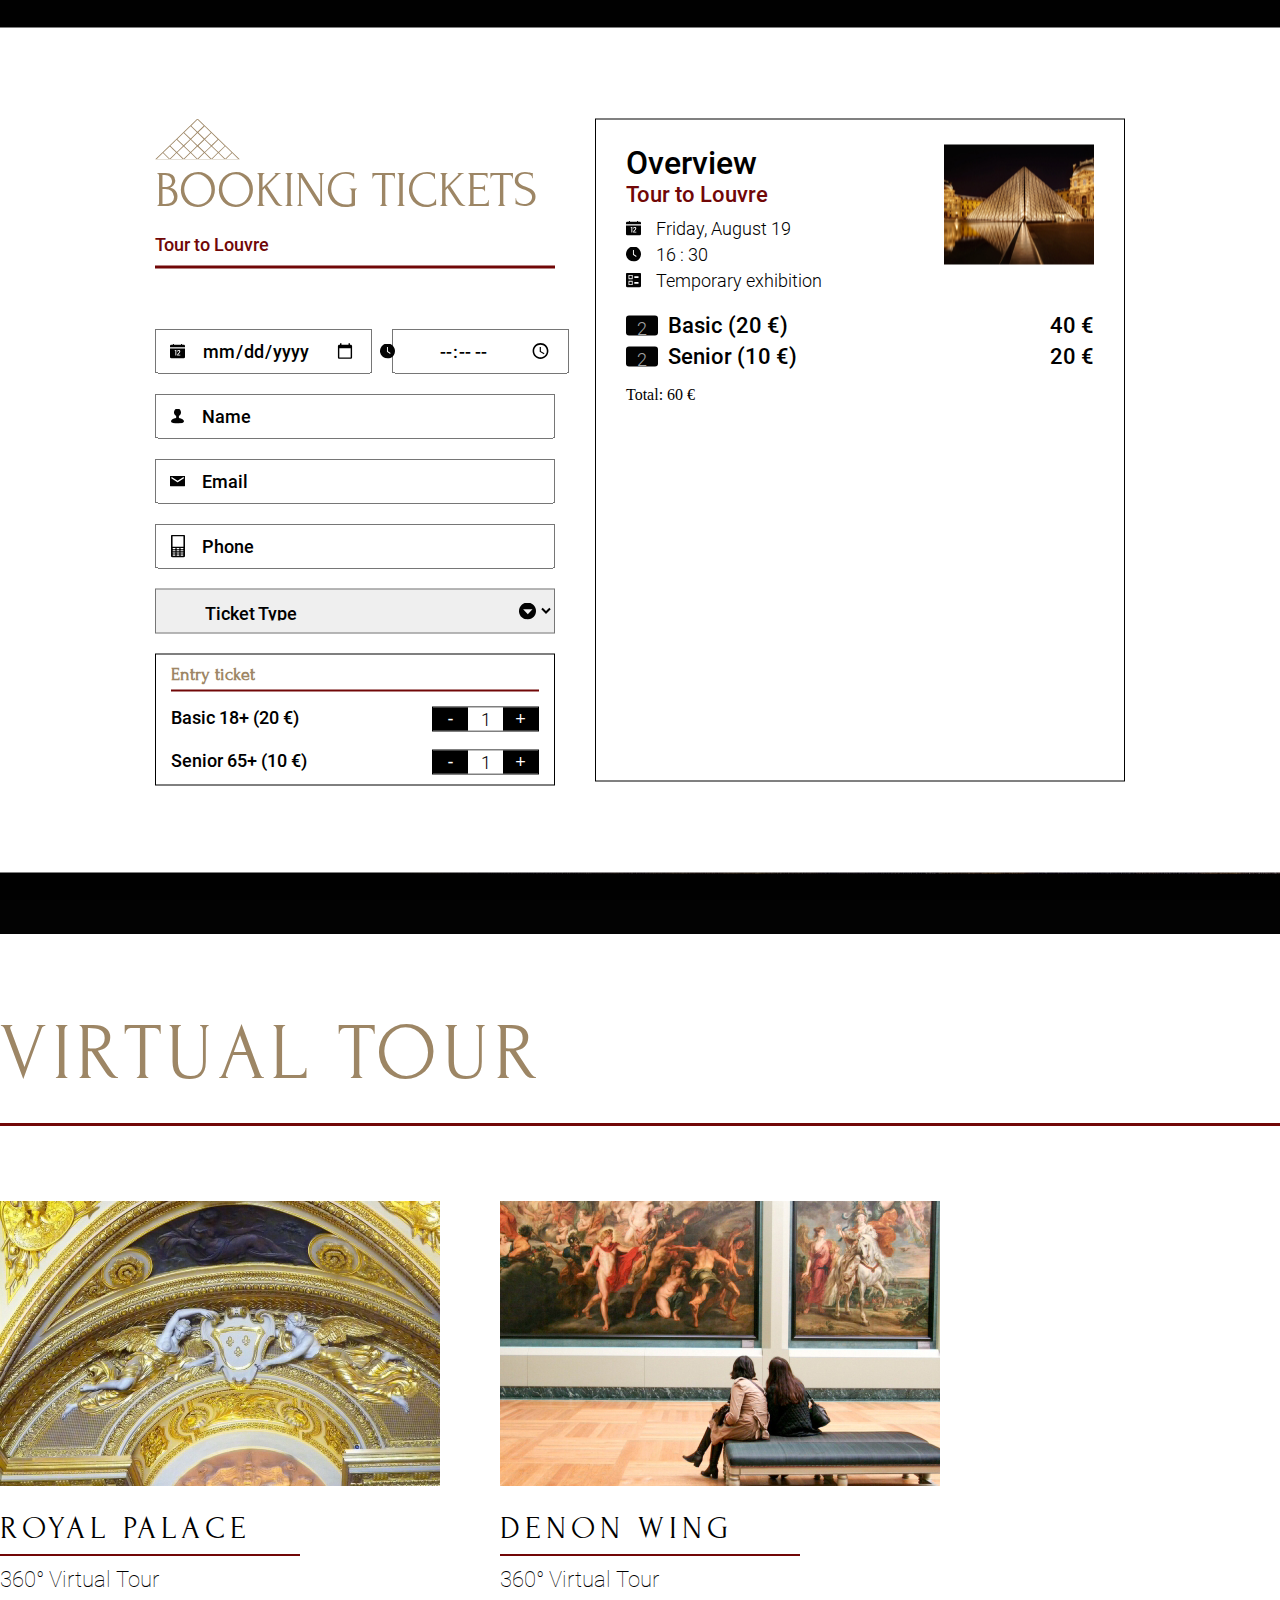
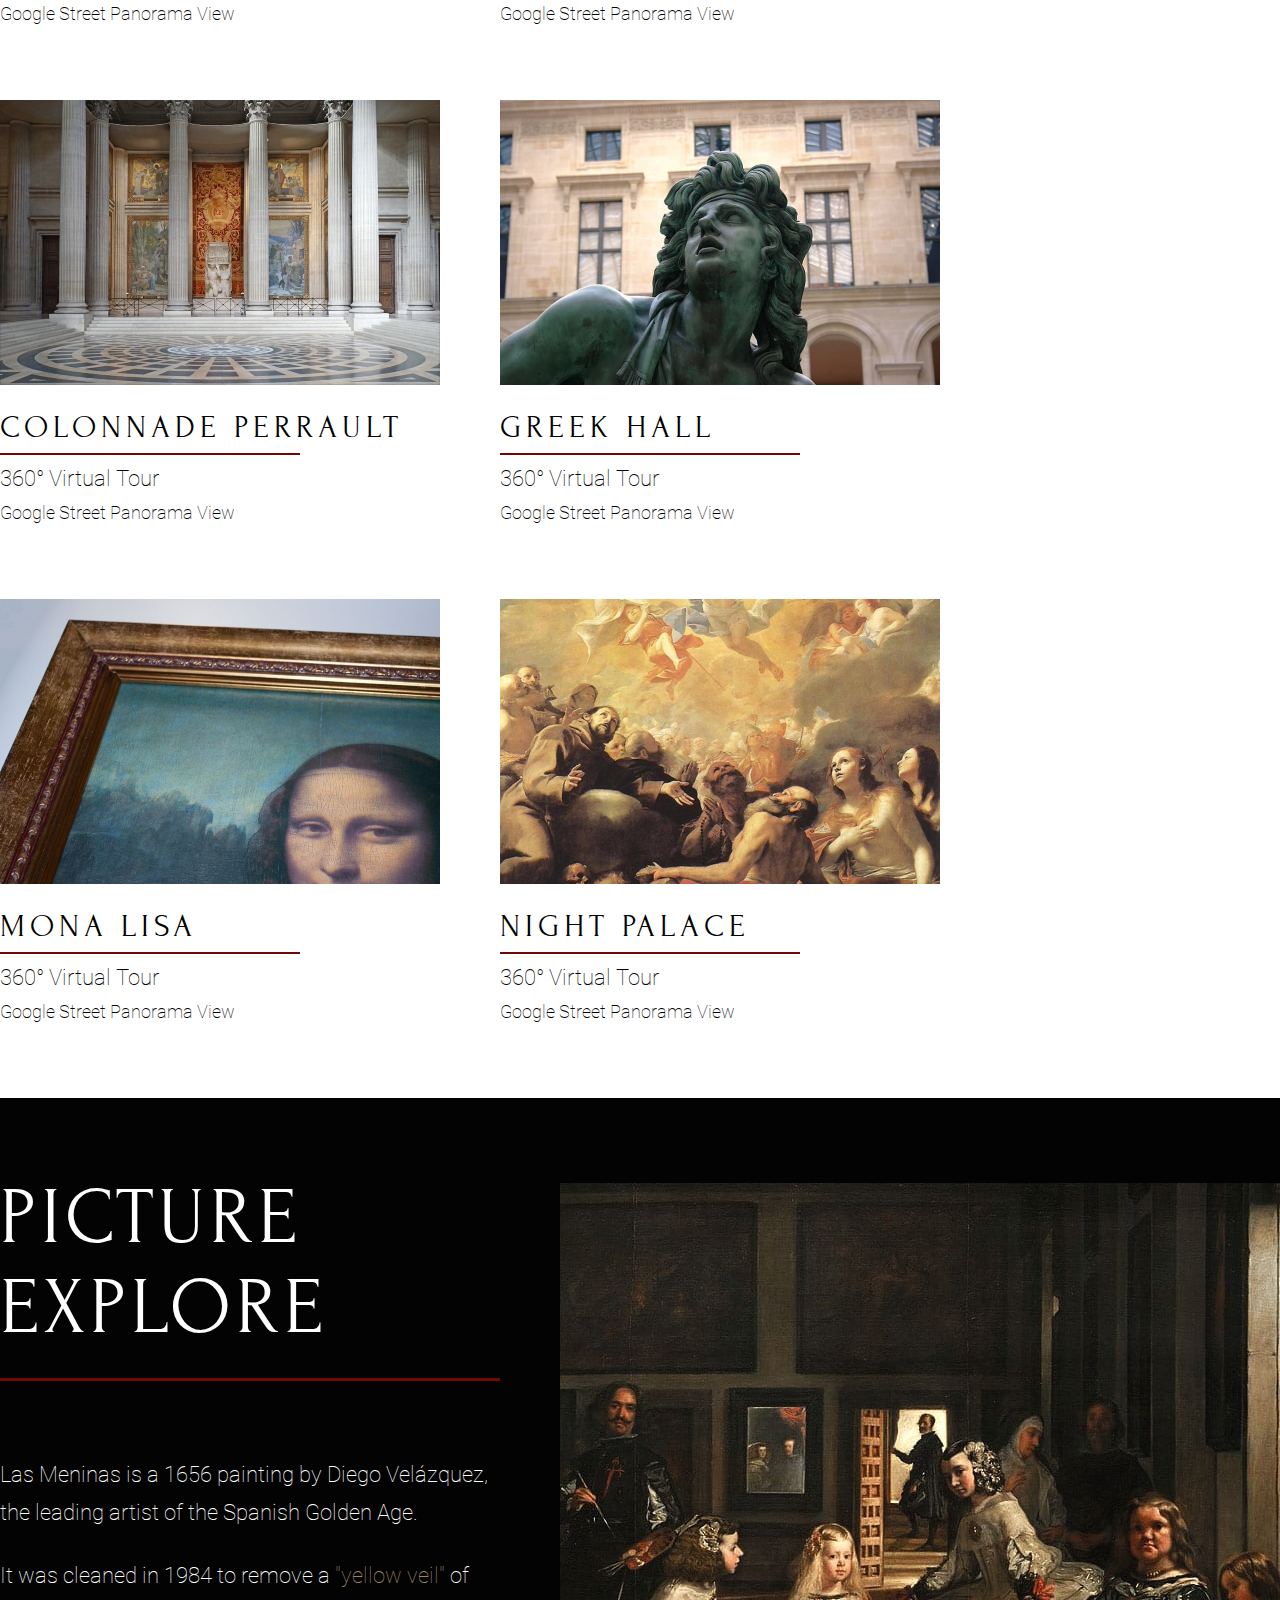
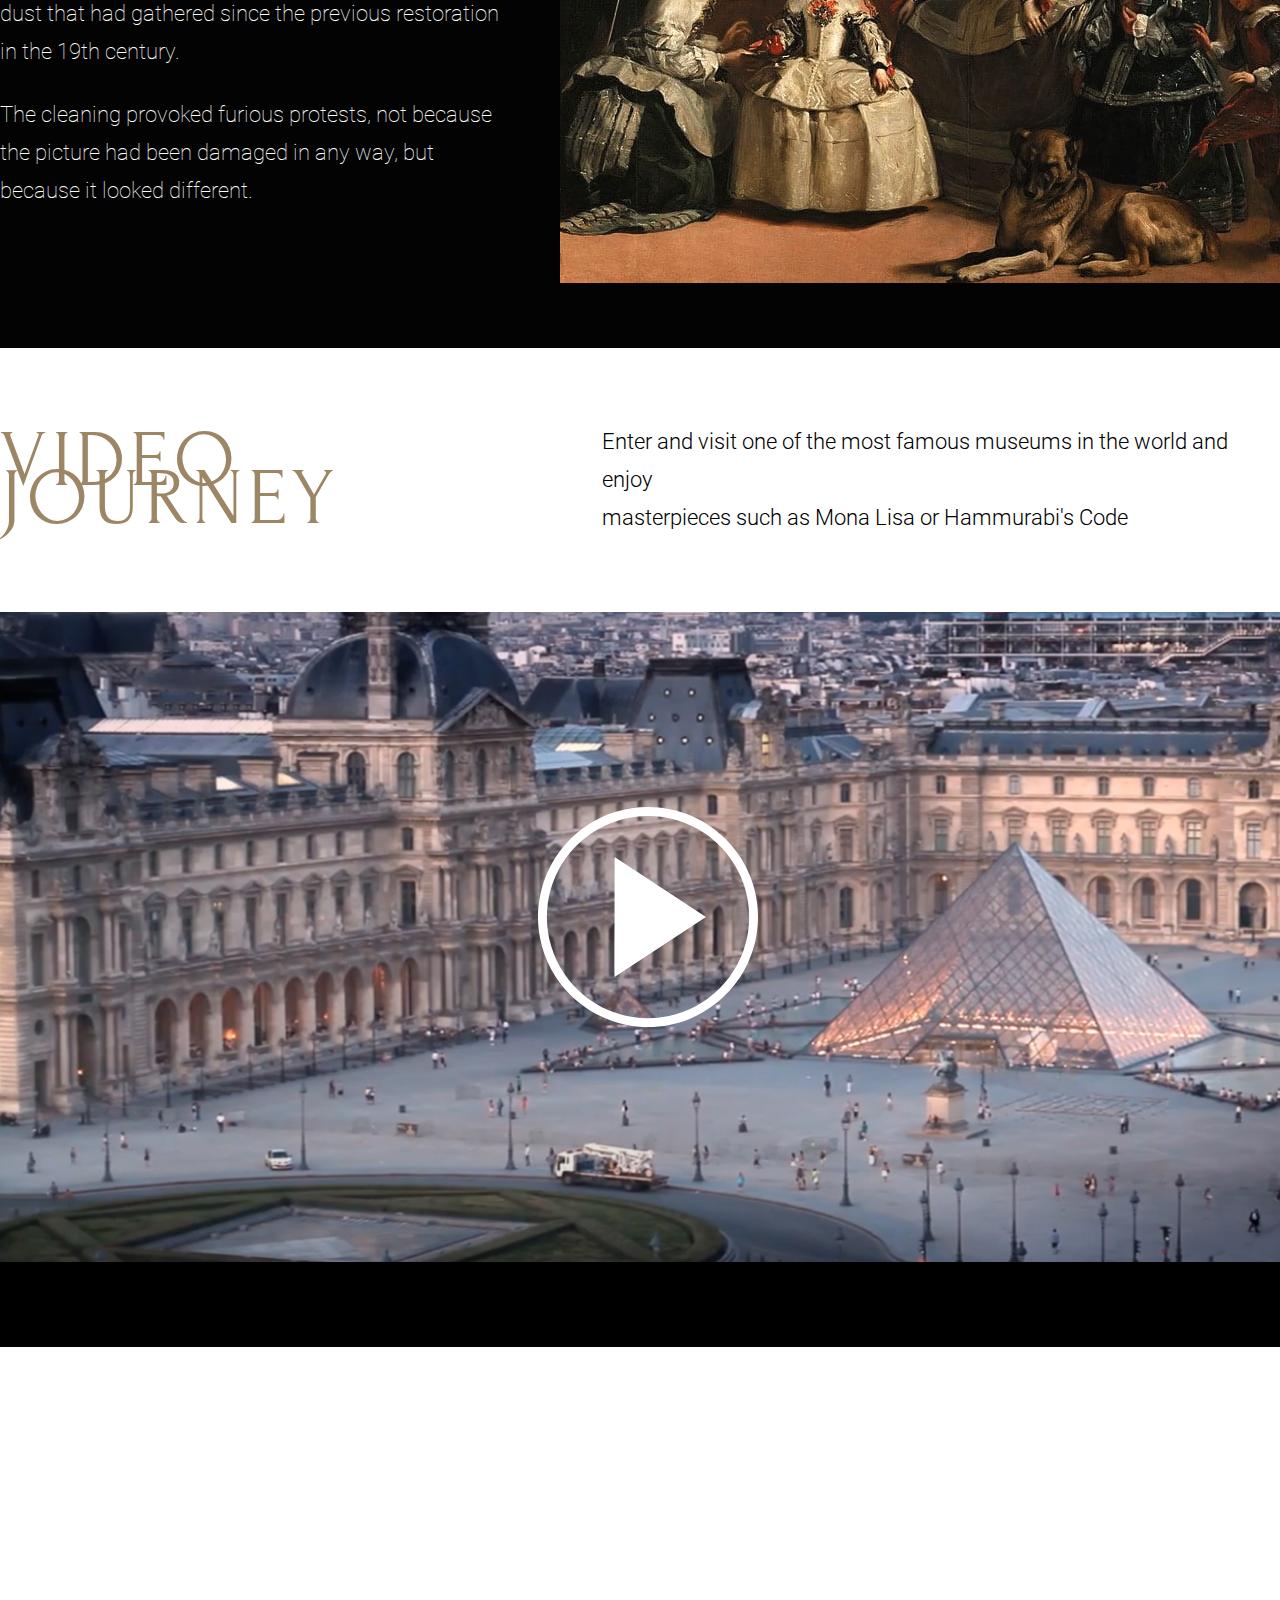
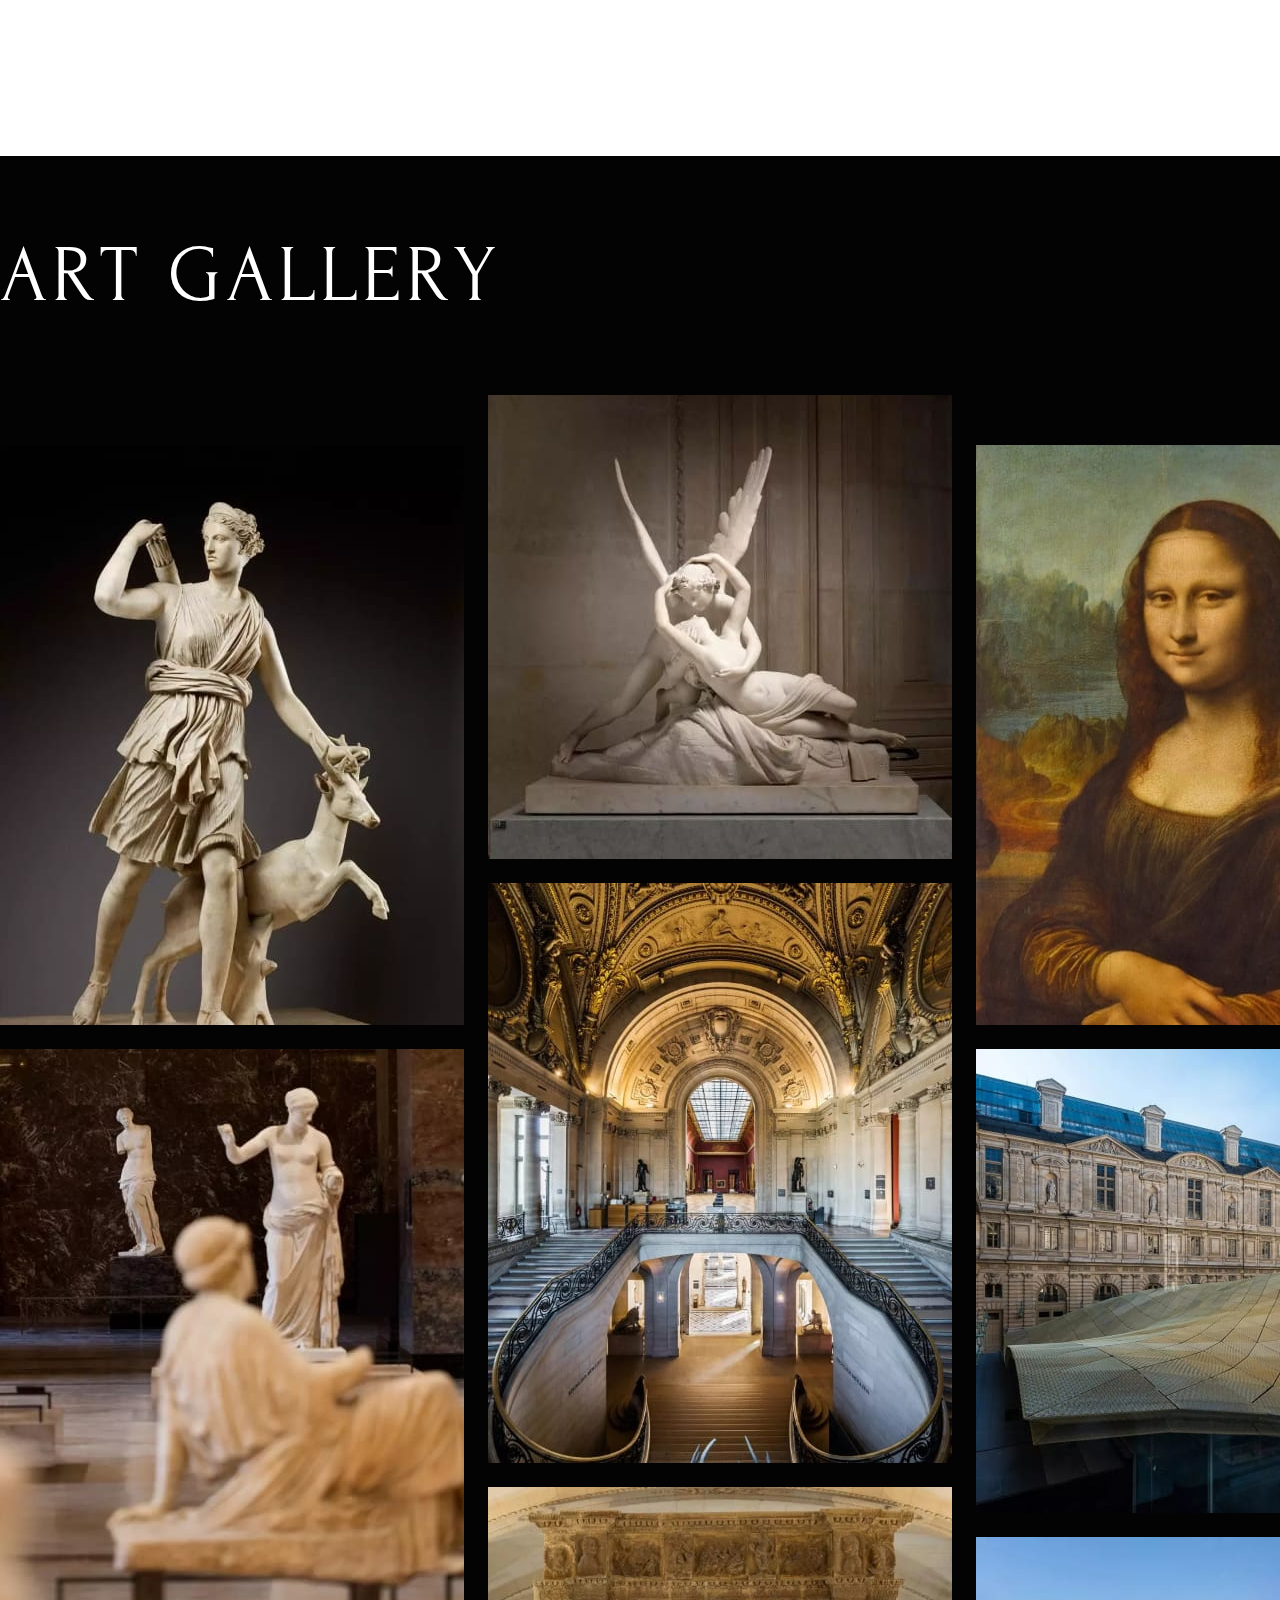
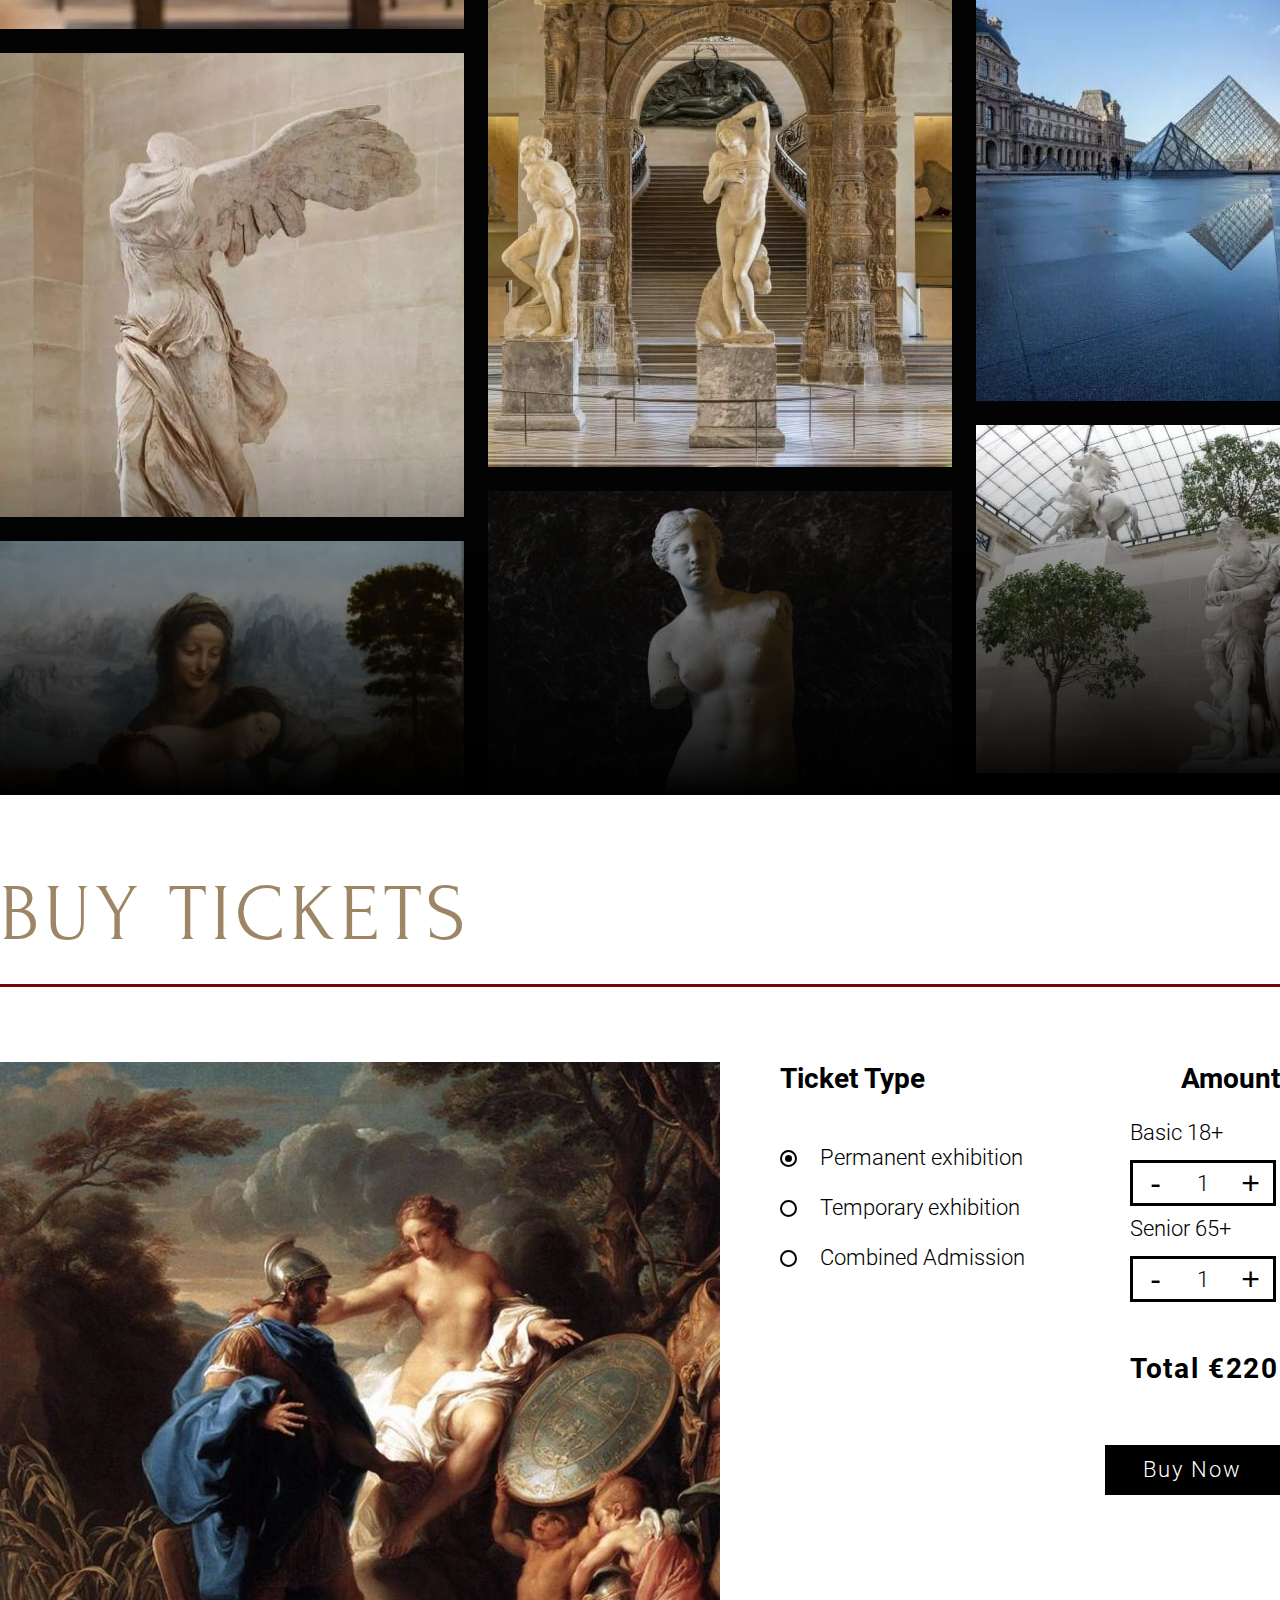
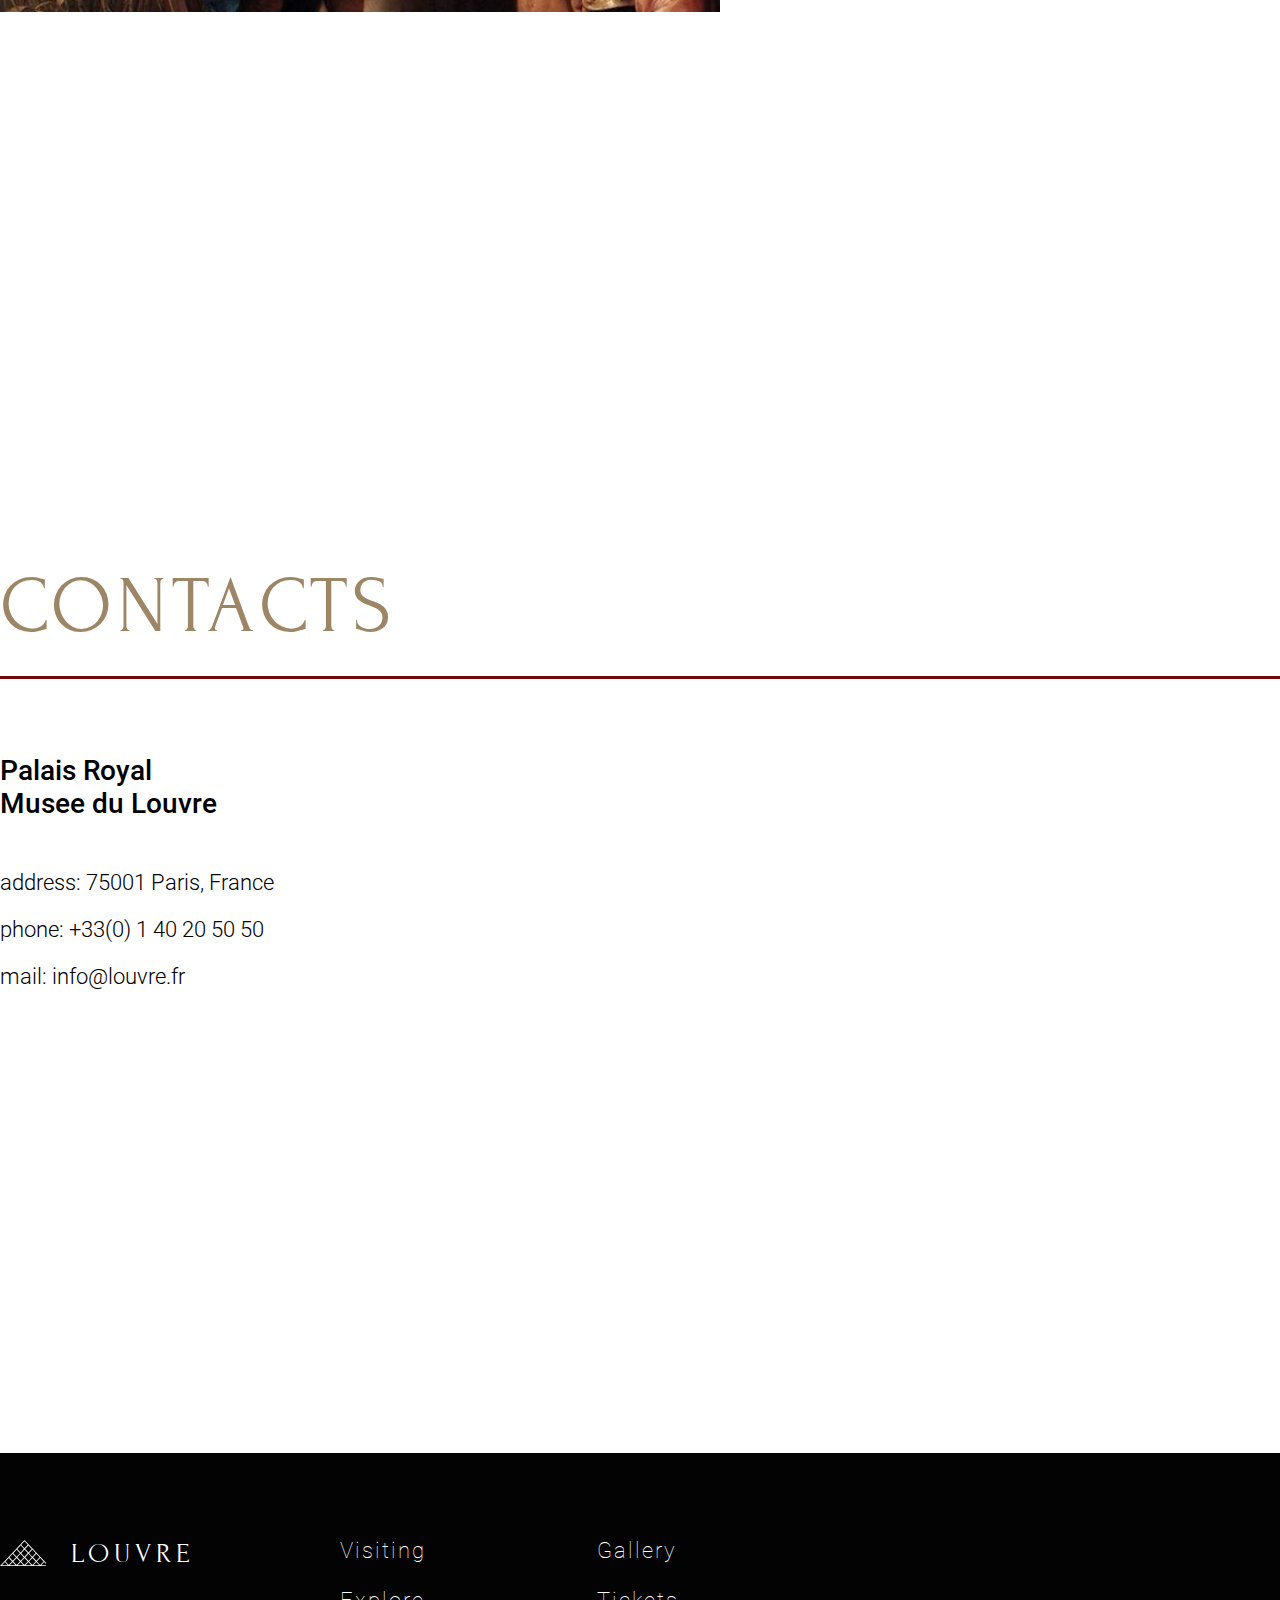
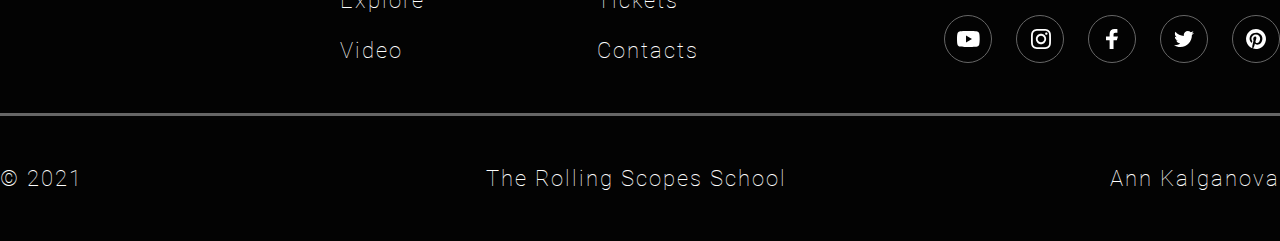
==== museum-adaptive/index.html @ 566368c6 "feat: start popup ticket-form" ====
<!DOCTYPE html>
<html lang="en">
<head>
    <meta charset="UTF-8">
    <meta http-equiv="X-UA-Compatible" content="IE=edge">
    <meta name="viewport" content="width=device-width, initial-scale=1.0">
    <title>Museum</title>
    <link rel="stylesheet" href="style.css" />
    <link rel="icon" href="assets/favicon.ico">
</head>
<body>
    <header class="header dark-section">
        <div class="container header-container">
            <div class="header-container">
                <div class="logo-icon"></div>
                <h2 class="logo-text">Louvre</h2>
            </div>
            <nav class="menu">
                <ul>
                    <li class="visiting-item"><a class="a-dark" href="#visiting">Visiting</a></li>
                    <li><a class="a-dark" href="#explore">Explore</a></li>
                    <li><a class="a-dark" href="#video">Video</a></li>
                    <li><a class="a-dark" href="#gallery">Gallery</a></li>
                    <li><a class="a-dark" href="#tickets">Tickets</a></li>
                    <li><a class="a-dark" href="#contacts">Contacts</a></li>
                </ul>
            </nav>
            
        </div>
    </header>
    <main>
        <section class="welcome-section dark-section">
            <div class="welcome-block container">
                <div class="welcome-info">
                    <h2>Welcome<br> to the Louvre</h2>
                    <p>From the castle to the museum</p>
                    <p>
                        <a class="discover-button a-dark" href="./tours/discover.html" target="_blank" > Discover the Louvre</a>
                    </p>
                </div>
                    <!--2 кнопки плейлиста в виде button-->
            </div>
        </section>
        <section class="visiting" id="visiting">
            <div class="container">
                <h2 class="underlineH2">Virtual tour</h2>
                <div class="visiting-cards">
                    <a href="./tours/tour1.html"  target="_blank" class="card">
                        <img src="./assets/img/visiting/royal_palace.jpg" alt="Royal Palace">
                        <h3>Royal Palace</h3>
                        <p class="v-tour">360° Virtual Tour</p>
                        <p class="v-tour-small">Google Street Panorama View</p>
                    </a>
                    <a href="./tours/tour2.html" target="_blank" class="card">
                        <img src="./assets/img/visiting/denon_wing.jpg" alt="Denon Wing">
                        <h3>Denon Wing</h3>
                        <p class="v-tour">360° Virtual Tour</p>
                        <p class="v-tour-small">Google Street Panorama View</p>
                    </a>
                    <a href="./tours/tour3.html" target="_blank" class="card">
                        <img src="./assets/img/visiting/colonnade_perrault.jpg" alt="Colonnades">
                        <h3>Colonnade Perrault</h3>
                        <p class="v-tour">360° Virtual Tour</p>
                        <p class="v-tour-small">Google Street Panorama View</p>
                    </a>
                    <a href="./tours/tour4.html" target="_blank" class="card">
                        <img src="./assets/img/visiting/greek_hall.jpg" alt="Greek Hall">
                        <h3>Greek Hall</h3>
                        <p class="v-tour">360° Virtual Tour</p>
                        <p class="v-tour-small">Google Street Panorama View</p>
                    </a>
                    <a href="./tours/tour5.html" target="_blank" class="card">
                        <img src="./assets/img/visiting/mona_lisa.jpg" alt="Mona Lisa">
                        <h3>Mona Lisa</h3>
                        <p class="v-tour">360° Virtual Tour</p>
                        <p class="v-tour-small">Google Street Panorama View</p>
                    </a>
                    <a href="./tours/tour6.html" target="_blank" class="card">
                        <img src="./assets/img/visiting/hight_palace.jpg" alt="Night Palace">
                        <h3>Night Palace</h3>
                        <p class="v-tour">360° Virtual Tour</p>
                        <p class="v-tour-small">Google Street Panorama View</p>
                    </a>
                </div>
            </div>
        </section>
        <section class="explore dark-section" id="explore">
            <div class="container explore-block">
                <div class="explore-info">
                    <h2 class="underlineH2">Picture Explore</h2>
                    <p>Las Meninas is a 1656 painting by Diego Velázquez, the leading artist of the Spanish Golden Age.</p>
                    <p>It was cleaned in 1984 to remove a <span class="yellow">"yellow veil"</span> of dust that had gathered since the previous restoration in the 19th century.</p>
                    <p>The cleaning provoked furious protests, not because the picture had been damaged in any way, but because it looked different.</p>
                </div>
                <div class="explore-img">
                    <img src="./assets/img/explore-slider/before.jpg" alt="Before">
                </div>
            </div>
        </section>
        <section class="video" id="video">
            <div class="container">
                <div class="video-header">
                    <h2>Video Journey</h2>
                    <p>Enter and visit one of the most famous museums in the world and enjoy <br>masterpieces such as Mona Lisa or Hammurabi's Code</p>
                </div>
                <div class="main-video">
                 <img class="vidoe-player" src="./assets/img/video.jpg" alt>
                 <img class="play-button" src="./assets/svg/play.svg" alt>
                </div>
                <div class="player">
                </div>
                <div class="videos">
                    <iframe width="452" height="254" src="https://www.youtube.com/embed/aWmJ5DgyWPI" title="YouTube video player" allow="accelerometer; autoplay; clipboard-write; encrypted-media; gyroscope; picture-in-picture" allowfullscreen></iframe>
                    <iframe width="452" height="254" src="https://www.youtube.com/embed/Vi5D6FKhRmo" title="YouTube video player" allow="accelerometer; autoplay; clipboard-write; encrypted-media; gyroscope; picture-in-picture" allowfullscreen></iframe>
                    <iframe width="452" height="254" src="https://www.youtube.com/embed/NOhDysLnTvY" title="YouTube video player" allow="accelerometer; autoplay; clipboard-write; encrypted-media; gyroscope; picture-in-picture" allowfullscreen></iframe>
                </div>
            <!--2 кнопки плейлиста в виде button-->
            </div>
        </section>
        <section class="gallery dark-section" id="gallery">
            <div class="container">
                <h2>Art Gallery</h2>
                <div class="gallery-block">
                    <div class="col1">
                      <img src="assets/img/galery/galery2.jpg" alt="">
                      <img src="assets/img/galery/galery9.jpg" alt="">
                      <img src="assets/img/galery/galery4.jpg" alt="">
                      <img src="assets/img/galery/galery6.jpg" alt="">
                    </div>
                    <div class="col2">
                      <img src="assets/img/galery/galery1.jpg" alt="">
                      <img src="assets/img/galery/galery8.jpg" alt="">
                      <img src="assets/img/galery/galery3.jpg" alt="">
                      <img src="assets/img/galery/galery5.jpg" alt="">
                    </div>
                    <div class="col3">
                      <img src="assets/img/galery/galery7.jpg" alt="">
                      <img src="assets/img/galery/galery10.jpg" alt="">
                      <img src="assets/img/galery/galery15.jpg" alt="">
                      <img src="assets/img/galery/galery12.jpg" alt="">
                    </div>
                    <div class="color-filter"></div>
                  </div>
            </div>
        </section>
        <section class="tickets" id="tickets">
            <div class="container">
                <h2 class="underlineH2">Buy Tickets</h2>
                <div class="tickets-block">
                    <img src="./assets/img/ticket-img.jpg" alt="Buy Ticket">
                    <div class="ticket-form tickets-block">
                        <div class="ticket-type">
                            <h4>Ticket Type</h4>
                              <label class="rb-container">Permanent exhibition
                                 <input type="radio" checked="checked" name="radio">
                                 <span class="checkmark"></span>
                              </label>
                              <label class="rb-container">Temporary exhibition
                                 <input type="radio" name="radio">
                                 <span class="checkmark"></span>
                              </label>
                              <label class="rb-container">Combined Admission
                                 <input type="radio" name="radio">
                                 <span class="checkmark"></span>
                              </label>
                        </div>
                        <div>
                            <div class="amount">
                                <h4>Amount</h4>
                            <p>Basic 18+</p>
                            <div class="ticket-count">
                                <button type="button" onclick="this.nextElementSibling.stepDown()" > - </button>
                                <input class="quantity" min="0"  max ="20" name="quantity" value="1" type="number">
                                <button type="button" onclick="this.previousElementSibling.stepUp()" > + </button>
                            </div>
                            <p>Senior 65+</p>
                            <div class="ticket-count">
                                <button type="button" onclick="this.nextElementSibling.stepDown()" > - </button>
                                <input class="quantity" min="0"  max ="20" name="quantity" value="1" type="number">
                                <button type="button" onclick="this.previousElementSibling.stepUp()" > + </button>
                            </div>
                            <h4>Total €220</h4>
                            </div>
                            <button type="button" class="buy-now">Buy Now</button>
                        </div>
                    </div>
                </div> 
            </div>
        </section>
        <div class="buy-ticket-popup">
            <div class="popup-container container">
                <div class="close-popup"></div>
                <div class="popup-content">
                    <div class="left-column">
                        <img src="./assets/svg/logo-gold.svg" alt="logo" class="popup-logo">
                        <h2>Booking tickets</h2>
                        <h5>Tour to Louvre</h5>
                        <form class="buy-form">
                            <div class="buy-form-line">
                                <span class="form-icon icon-date"></span>
                                <input type="date" name="booking-form" id="date" required>
                                <span class="form-icon icon-time"></span>
                                <input type="time" name="booking-form" id="time" required>
                            </div>
                            <div class="buy-form-line">
                                <span class="form-icon icon-name"></span>
                                <input type="text" name="booking-form" id="name" placeholder="Name" required>
                            </div>
                            <div class="buy-form-line">
                                <span class="form-icon icon-email"></span>
                                <input type="email" name="booking-form" id="email" placeholder="Email" required>
                            </div>
                            <div class="buy-form-line">
                                <span class="form-icon icon-phone"></span>
                                <input type="tel" name="booking-form" id="phone" placeholder="Phone" required>
                            </div>
                            <div class="buy-form-line">
                                <!-- <span class="form-icon icon-select"></span> -->
                                <select id="ticket-type" name="booking-form">
                                    <option class="hidden">Ticket Type</option>
                                    <option value="permanent">Permanent exhibition</option>
                                    <option value="temporary">Temporary exhibition</option>
                                    <option value="combined">Combined Admission</option>
                                </select>
                            </div>
                            <div class="buy-form-section">
                                <h6>Entry ticket</h6>
                                <div class="ticket-line">
                                    <span>Basic 18+ (20 €)</span>
                                    <div class="ticket-count ticket-count-form basic">
                                        <button type="button" onclick="this.nextElementSibling.stepDown()" > - </button>
                                        <input class="quantity" min="0"  max ="20" name="quantity" value="1" type="number">
                                        <button type="button" onclick="this.previousElementSibling.stepUp()" > + </button>
                                    </div>
                                </div>
                                <div class="ticket-line">
                                    <span>Senior 65+ (10 €)</span>
                                    <div class="ticket-count ticket-count-form ">
                                        <button type="button" onclick="this.nextElementSibling.stepDown()" > - </button>
                                        <input class="quantity" min="0"  max ="20" name="quantity" value="1" type="number">
                                        <button type="button" onclick="this.previousElementSibling.stepUp()" > + </button>
                                    </div>
                                </div>
                            </div>
                        </form>
                    </div>
                    <div class="right-column">
                        <div class="overview">
                            <img src="assets/img/overview.jpg" alt="piramid">
                            <h2>Overview</h2>
                            <h4>Tour to Louvre</h4>
                            <p class="chosed chosed-date">Friday, August 19</p>
                            <p class="chosed chosed-time">16 : 30</p>
                            <p class="chosed chosed-type">Temporary exhibition</p>
                        </div>
                        <div class="total-check">
                            <div class="chosed-tickets">
                                <span class="ticket-count-total" id="ticket-count-basic">2</span>Basic (20 €)
                                <span class="total-ticket-sum" id="sum-basic">40</span>&nbsp;€
                            </div>
                            <div class="chosed-tickets">
                                <span class="ticket-count-total" id="ticket-count-senior">2</span>Senior (10 €)
                                <span class="total-ticket-sum" id="sum-senior">20</span>&nbsp;€
                            </div>
                            <p class="total-price">
                                <span class="total-payment">Total:</span>
                                <span class="total-checkout">60</span>&nbsp;€
                            </p>
                        </div>
                    </div>
                </div>
            </div>
        </div>
        <div class="parallax"></div>
        <section class="contacts" id="contacts">
            <div class="container">
                <h2 class="underlineH2">Contacts</h2>
                <div class="contacts-block">
                    <div class="contacts-info">
                        <h3>Palais Royal<br> Musee du Louvre</h3>
                        <p>address: 75001 Paris, France</p>
                        <p>phone: <a href="tel:+33(0)140205050" target="_blank"> +33(0) 1 40 20 50 50</a></p>
                        <p>mail: <a href="mailto:info@louvre.fr" target="_blank"> info@louvre.fr</a></p>
                    </div>
                    <div class="contacts-map">
                        <iframe src="https://www.google.com/maps/embed?pb=!1m18!1m12!1m3!1d10499.207425349785!2d2.327171189573942!3d48.86198866860374!2m3!1f0!2f0!3f0!3m2!1i1024!2i768!4f13.1!3m3!1m2!1s0x47e671d877937b0f%3A0xb975fcfa192f84d4!2z0JvRg9Cy0YA!5e0!3m2!1sru!2sby!4v1632565754967!5m2!1sru!2sby" width="960" height="620" style="border:0;" allowfullscreen="" loading="lazy"></iframe>
                        <!-- <img src="./assets/img/Map.jpg" alt="map"> -->
                    </div>
                </div>
            </div>
        </section>
    </main>
    <footer class="dark-section">
        <div class="container footer">
            <div class="footer-block">
                <div class="footer-logo header-container">
                    <div class="logo-icon"></div>
                    <h2 class="logo-text">Louvre</h2>
                </div>
                <nav class="footer-menu">
                    <ul>
                        <li><a class="a-dark" href="#visiting">Visiting</a></li>
                        <li><a class="a-dark" href="#explore">Explore</a></li>
                        <li><a class="a-dark" href="#video">Video</a></li>
                        <li><a class="a-dark" href="#gallery">Gallery</a></li>
                        <li><a class="a-dark" href="#tickets">Tickets</a></li>
                        <li><a class="a-dark" href="#contacts">Contacts</a></li>
                    </ul>
                </nav>
            </div>
            <div class="social-links">
                <ul>
                    <li><a class="youtube" href="https://www.youtube.com/user/louvre" target="_blank"></a></li>
                    <li><a class="instagram" href="https://www.instagram.com/museelouvre/" target="_blank"></a></li>
                    <li><a class="facebook" href="https://www.facebook.com/museedulouvre" target="_blank"></a></li>
                    <li><a class="twitter" href="http://twitter.com/museelouvre" target="_blank"></a></li>
                    <li><a class="pinterest" href="https://www.pinterest.fr/museedulouvre/" target="_blank"></a></li>
                </ul>
            </div>
        </div>
        <div class="wh-string"></div>
        <div class="container footer-end">
            <p>© 2021</p>
            <p class="f-center">The Rolling Scopes School</p>
            <p>Ann Kalganova</p>
        </div>
    </footer>
</body>
</html>
---- museum-adaptive/style.css ----
@font-face {
    font-family: Roboto;
    src: url("assets/fonts/Roboto/Roboto-Thin.ttf");
    font-weight: 100;
}
  @font-face {
    font-family: Roboto;
    src: url("assets/fonts/Roboto/Roboto-Light.ttf");
    font-weight: 300;
}
@font-face {
    font-family: Roboto;
    src: url("assets/fonts/Roboto/Roboto-Medium.ttf");
    font-weight: 500;
}
  @font-face {
    font-family: Roboto;
    src: url("assets/fonts/Roboto/Roboto-Bold.ttf");
    font-weight: 700;
}
@font-face {
    font-family: Forum;
    src: url("assets/fonts/Forum/Forum-Regular.ttf");
    font-weight: 300;
}

:root {
    --bg-dark: #030303;
    --dark-red: #710707;
    --font-gold: #9d8665;
    --font80: 80px;
    --font32: 32px;
    --font28: 28px;
    --font22: 22px;
    --font18: 18px;
}

*{
    box-sizing: border-box;
}
html{
    scroll-behavior:smooth;
    margin: 0;
}

body{
    margin: 0;
}

a{
    text-decoration: none; 
    color: black;
}

.a-dark{
    color:white;
}

li{
    list-style: none;
}

h2{
    margin:0;
    text-transform: uppercase;
    color:var(--font-gold);
    font-size: var(--font80);
    font-family: Forum;
    font-weight: 100;
    letter-spacing: 5px;
    
}

.container{
    margin: 0 auto;
    max-width: 1440px;
}

header{
    max-height: 150px;
    height:100%;
}

.header-container{
    display: flex;
    justify-content: space-between;
    align-items: center;
    color: white;
}

.logo-icon{
    width: 49px;
    height: 26px;
    background-image: url(./assets/svg/logo-icon.svg);
    margin-right: 25px;
}

.logo-text{
    font-size: var(--font28);
    font-family: Forum;
    font-weight: 100;
}
.menu{
    height: 26px;
    max-width: 775px;
    width: 100%;
    padding-top: 62px;
    padding-bottom: 62px;
    font-size: var(--font22);
    font-family: Roboto;
    font-weight:100;
    letter-spacing: 2px;
}

.menu ul{
    margin:0;
    padding:0;
    display: flex;
    justify-content:space-between;
    align-items: center;
}
.menu li{
    padding-left: 10px;
    
}

.menu li:hover a{
    transition: 0.5s;
    color:var(--font-gold);
}

li.visiting-item{
    padding-left: 0;
}


.underlineH2{
    margin-bottom: 75px;
    padding-bottom: 25px;
    border-bottom: var(--dark-red) 3px solid;
}

section {
    padding-top: 75px;
    padding-bottom: 75px;
}

.dark-section{
    background-color: var(--bg-dark); 
    color: white;
}

.dark-section h2{
    color:white;
}

.video-section{
    padding-top: 90px;
}

.welcome-section{
    padding: 0;
}
.welcome-block{
    height: 810px;
    background-image: url(./assets/img/welcome-slider/1.jpg);
    background-repeat: no-repeat;
    background-position: 100% 0;
    font-size: var(--font28);
    font-family: Roboto;
    font-weight: 300;
}

.welcome-block h2{
    margin:0;
    padding-top: 150px;
    line-height: 90px;
}

.welcome-info{
    height: 100%;
    width: 55%;
    background: linear-gradient(to right, var(--bg-dark)56%, #03030300 );
    letter-spacing: 2px;
}

.discover-button{
    height: 75px;
    width: 360px;
    margin-top: 75px;
    display:flex;
    align-items: center;
    justify-content: center;
    background-color: var(--dark-red);
    border-radius: 10px;
    font-size: var(--font22);
    letter-spacing: 2px;
    transition: 0.5s;
}

.discover-button:hover{
    
    background-color: var(--font-gold);
}

.visiting-cards{
    max-width: 1440px;
    display:flex;
    flex-wrap: wrap;
    row-gap: 75px;
    column-gap: 60px;
}

.visiting h3{
    text-transform: uppercase;
    margin: 0;
    margin-top:20px;
    padding: 0;
    position: relative;
    font-size: var(--font32);
    font-family: Forum;
    font-weight: 300;
    letter-spacing: 5px;
    transition: 0.5s;
}

.visiting h3::after{
    content: "";
    position: absolute;
    top: 44px;
    left: 0;
    width: 300px;
    height: 2px;
    background-color: var(--dark-red);
    transition: 0.8s;
}

.card{
    display: block;
    width: 440px;
    height: 424px;
    font-family: Roboto;
    font-weight: 100;
    font-size: var(--font18);
    transition: 0.8s;
}

.card:hover{
    transform: scale(1.05);
}

.card:hover h3{
    color:var(--font-gold);
}

.card:hover h3::after{
    width: 100%;
}

.v-tour-small{
    margin:0;
    line-height: 21px;
}

.v-tour{
    margin: 21px 0 10px 0;
    font-size: var(--font22);
    line-height: 26px;
}

.explore-block{
    max-width: 1440px;
    display:flex;
    /* flex-wrap: wrap; */
    flex-direction: row;
    justify-content: space-between;
    /* row-gap: 62px;
    column-gap: 60px; */
}

.explore-info{
    display: block;
    height: 515px;
    width: auto;
    min-width: 160px;
    padding-right: 60px;
    font-size: var(--font22);
    font-family: Roboto;
    font-weight:100;
    line-height: 38px;
}

.explore-info h2{
    line-height: 90px;
}

.explore-info p{
    margin-top:25px;
}

.yellow{
    color: var(--font-gold);
}

.explore-img{
   display:block;
   height: 700px;
    width: 720px;
    padding-top: 10px;
}

.video-header{
    padding-bottom: 75px;
    display: flex;
    justify-content: space-between;
    font-family: Roboto;
    font-size: var(--font22);
    font-weight: 300;
    line-height: 38px;
}

.video-header h2{
    align-self: center;
}

.video-header p{
    margin:0;
    align-self: flex-start;
}

.main-video{
    position: relative;
    height: 650px;
}

.video-player{
    width: 100%;
    height: 100%;
}

.play-button{
    position: absolute;
    top:30%;
    left:42%;
}

.player{
    height: 85px;
    background-color: black;
}

.videos{
    margin: 40px 0 40px 0;
    display: flex;
    justify-content: space-between;
}

.videos iframe{
    border:none;
}

.gallery{
    padding-bottom: 0;
}

.gallery h2{
    padding-bottom: 75px;
}

.gallery-block{
    height: 2000px;
    position:relative;
    display: flex;
    flex-direction: row;
    gap: 24px;
    overflow-y: hidden;
}

.col1, .col3{
    margin-top:50px;
}

.col1, .col2, .col3{
    display: flex;
    flex-direction: column;
    gap: 24px;
}

.color-filter{
    width: 100%;
    height: 360px;
    background: linear-gradient(180deg, rgba(0, 0, 0, 0) 0%, #000000 100%);
    z-index: 10;
    position: absolute;
    bottom:0;
}

.tickets-block{
    display: flex;
    justify-content: space-between;
    align-items: center;
}

.ticket-form{
    width: 100%;
    padding-left: 60px;
    font-family: Roboto;
    font-weight: 300;
    font-size: var(--font22);
    align-self: flex-start;
}

.ticket-form h4{
    margin-top: 0;
    font-weight: 700;
    font-size: var(--font28);
}

.ticket-type{
    align-self: flex-start;
}

.ticket-type h4{
    margin-bottom: 50px;
}

.amount{
    padding-left: 25px;
}

.amount>h4:first-child{
 text-align: end;
 margin-bottom: 25px;
 margin-top: 0;
}

.amount>h4:last-of-type{
    letter-spacing: 1.65px;
    margin-top:50px;
    margin-bottom: 60px;
}

.amount p{
    margin-top:10px;
    margin-bottom: 15px;
}

.rb-container {
    display: block;
    position: relative;
    padding-left: 40px;
    margin-bottom: 25px;
    cursor: pointer;
    font-size: var(--font22);
    -webkit-user-select: none;
    -moz-user-select: none;
    -ms-user-select: none;
    user-select: none;
}

.rb-container input {
    position: absolute;
    opacity: 0;
    cursor: pointer;
}

.checkmark {
    position: absolute;
    top: 0;
    left: 0;
    margin-top: 5px;
    height: 17px;
    width: 17px;
    background-color: rgb(255, 255, 255);
    border: 2px black solid;
    border-radius: 50%;
    box-sizing: border-box;
}

.rb-container:hover input ~ .checkmark {
    background-color: #ccc;
}

.checkmark:after {
    content: "";
    position: absolute;
    display: none;
}

.rb-container input:checked ~ .checkmark:after {
    display: block;
}

.rb-container .checkmark:after {
    top: 3px;
   left: 3px;
   width: 7px;
   height: 7px;
   border-radius: 50%;
   background: rgb(0, 0, 0);
}

input[type="number"] {
    -webkit-appearance: textfield;
    -moz-appearance: textfield;
    appearance: textfield;
}
  
input[type=number]::-webkit-inner-spin-button,
input[type=number]::-webkit-outer-spin-button {
    -webkit-appearance: none;
}

.ticket-count {
    border: 3px solid rgb(0, 0, 0);
    display: inline-flex;
    box-sizing: border-box;
}

.ticket-count button {
    outline:none;
    -webkit-appearance: none;
    background-color: transparent;
    border: none;
    align-items: center;
    justify-content: center;
    width: 45px;
    height: 40px;
    cursor: pointer;
    margin: 0;
    position: relative;
    font-size: 32px;
}

.ticket-count input[type=number] {
    width: 50px;
    height: 40px;
    border:none;
    align-self: center;
    font-size: var(--font22);
    font-family: Roboto;
    font-weight: 300;
    text-align: center;
}


.buy-now{
    width: 175px;
    height: 50px;
    border: 1px black solid;
    border-radius: 0;
    background-color: black;
    color: white;
    font-family: Roboto;
    font-size: var(--font22);
    font-weight: 300;
    letter-spacing: 2px;
    line-height: 26px;
}

.buy-ticket-popup{
    position: fixed;
    width: 100%;
    height: 100vh;
    background-color: rgba(0, 0, 0, 0.521);
    top: 0;
    z-index: 100;
    transition: 0.8s;
}

.popup-container{
     position: absolute;
     top: 50%;
     left: 50%;
     transform: translate(-50%, -50%);
     padding: 91px 235px;
     background-color: white;
}

.close-popup{
    width: 25px;
    height: 25px;
    background-image: url(./assets/svg/form-close.svg);
    background-repeat: no-repeat;
    position: absolute;
    top: 0;
    right: 0;
    margin-top: 30px;
    margin-right: 30px;
    cursor: pointer;
    transition: 0.5s;
}

.popup-content{
    box-sizing: border-box;
    width: 970px;
    height: 663px;
    display: flex;
}

.left-column{
    width: 400px;
    margin-right: 40px;
}

.left-column > h2{
    font-size: 50px;
    line-height: 55px;
    letter-spacing: normal;
}

.left-column > h5{
    margin: 0;
    padding: 15px 0 10px;
    color: var(--dark-red);
    font-size: var(--font18);
    font-family: Roboto;
    font-weight: 500;
    line-height: 22px;
    border-bottom: 3px solid var(--dark-red);
}

.buy-form{
    margin-top: 60px;
    font-size: var(--font18);
    line-height: 21px;
    font-family: Roboto;
    font-size: var(--font18);
}

.buy-form-line{
    display: flex;
    margin-bottom: 20px;
}

.buy-form-line:first-child{
    column-gap: 20px;
}

.buy-form-line input, .buy-form-line select{
    width: 100%;
    display: block;
    font: inherit;
}

.buy-form input, .buy-form select{
    padding: 12px 14px 12px 45px;
    height: 45px;
}

.buy-form input::-webkit-input-placeholder {
    color: black;
}

.form-icon{
    position: absolute;
    width: 45px;
    height: 45px;
    background-repeat: no-repeat;
    background-position: center;
}

.icon-date{
    display: block;
    background-image: url(./assets/svg/date-icon.svg);
}

.icon-time{
    display: block;
    background-image: url(./assets/svg/time.svg);
    margin-left: 210px ;
}

.icon-name{
    display: block;
    background-image: url(./assets/svg/name.svg);
}

.icon-email{
    display: block;
    background-image: url(./assets/svg/email.svg);
}

.icon-phone{
    display: block;
    background-image: url(./assets/svg/tel.svg);
}

.icon-select{
    display: block;
    background-image: url(./assets/svg/select-icon.svg);
}

#ticket-type{
    background-image: url(./assets/svg/arrow.svg);
    background-position: right;
    background-position-x: 363px;
    background-repeat: no-repeat;
}

#ticket-type>option{
    display: block;
    padding: 13px 45px;
}

.hidden{
    display: none;
}

.buy-form-section{
    padding: 10px 15px;
    border:1px solid black;
}

h6{
    margin: 0 0 15px 0;
    font-family: Forum;
    font-size: var(--font18);
    line-height: 20px;
    color: var(--font-gold);
    border-bottom: 2px solid var(--dark-red);
    padding-bottom: 5px;
}

.ticket-line{
    display: flex;
    justify-content: space-between;
}

.ticket-count-form{
    border: 1px solid black;
    height: 25px;
}

.basic{
    margin-bottom: 18px;
}
.ticket-count-form button{
    background-color: black;
    color: white;
    width: 35px;
    height: 100%;
    font-size: var(--font18);
}

.ticket-count-form input[type=number]{
    height: 100%;
    width: 35px;
    padding: 0;
    font-size: var(--font18);
}

.right-column{
    width: 530px;
    padding: 25px 30px;
    border: 1px solid var(--bg-dark);
}

.overview img{
    float: right;
}

.overview h2{
    font-family: Roboto;
    font-size: var(--font32);
    font-weight: 500;
    color: black;
    line-height: 37px;
    letter-spacing: normal;
    text-transform: none;
}

.overview h4{
    margin:0;
    font-family: Roboto;
    font-size: var(--font22);
    line-height: 26px;
    font-weight: 500;
    color: var(--dark-red);
}

.chosed{
    font-family: Roboto;
    font-size: var(--font18);
    line-height: 21px;
    font-weight: 300;
    margin-bottom: 5px;
    padding-left: 30px;
    margin-top: 0;
}

.chosed-date{
    background-image: url(./assets/svg/date-icon.svg);
    background-repeat: no-repeat;
    background-position: left center;
    margin-top: 10px;
}

.chosed-time{
    background-image: url(./assets/svg/time.svg);
    background-repeat: no-repeat;
    background-position: left center;
}

.chosed-type{
    background-image: url(./assets/svg/select-icon.svg);
    background-repeat: no-repeat;
    background-position: left center;
}

.total-check{
    margin-top: 22px;
}

.chosed-tickets{
    display: flex;
    align-items: center;
    font-size: var(--font22);
    line-height: 26px;
    margin-bottom: 5px;
    font-family: Roboto;
}

.ticket-count-total{
    font-size: var(--font18);
    font-weight: 300;
    color: #A4A4A3;
    background-color: #030303;
    padding: 0 11px;
    border-radius: 3px;
    display: block;
    height: 20px;
    margin-right: 10px;
}

.total-ticket-sum{
    margin-left: auto;
}

.parallax{
    width: 100%;
    height: 400px;
    background-image: url(./assets/img/parallax.jpg);
    background-size: cover;
    background-attachment: fixed;
}

.contacts-block{
    max-width: 1440px;
    display:flex;
    /* flex-wrap: wrap; */
    flex-direction: row;
    justify-content: space-between;
}

.contacts-info{
    width: 290px;
    height: 244px;
    font-family: Roboto;
    font-size: var(--font22);
    font-weight: 300;
}

.contacts-info h3{
    margin-top: 0;
    margin-bottom: 50px;
    font-size: var(--font28);
    font-weight: 500;
    line-height: 33px;
}

.footer-logo{
    width: 195px;
    height: 50px;
    align-items: center;
}

.footer{
 padding-top:75px;
 padding-bottom: 35px;
 display: flex;
 justify-content: space-between;
 align-items: center;
 font-family: Roboto;
 font-size: var(--font22);
 letter-spacing: 2px;
 font-weight: 100;
}

.footer-block{
    height: 100%;
    display: flex;
    justify-content: space-between;
}

.footer-menu{
    margin-left: 145px;
    display: inline-block;
    columns: 2 107px;
    column-gap: 150px;
}

.footer-menu ul{
    margin: 0;
    padding: 0;
}

.footer-menu li{
    padding-top:10px;
    padding-bottom: 15px;
}

.footer-menu li:hover a{
    color: var(--font-gold);
    transition: 0.5s;
}

.social-links{
    align-self:flex-end;
    padding-bottom: 15px;
}

.social-links ul{
    margin:0;
    padding:0;
    display: flex;
    justify-content:space-between;
}

.social-links li{
    margin: 0 12px;
    padding: 0;
    width: 48px;
    height: 48px;
    display: flex;
    justify-content: center;
    align-items: center;
    border: 1px solid #666666;
    border-radius: 50%;
    transition: 0.2s;
}

.social-links li:last-child{
    margin-right: 0;
}

.social-links li:hover {
    border-color: var(--font-gold);
}

.social-links a{
    transition: 0.2s;
}

.social-links li:hover a {
    filter: invert(57%) sepia(29%) saturate(389%) hue-rotate(356deg) brightness(89%) contrast(90%);
}

.youtube{
    width: 23px;
    height: 16px;
    background: url(assets/svg/Youtube.svg) no-repeat;
}

.instagram{
    width: 21px;
    height: 20px;
    background: url(assets/svg/Instagram.svg) no-repeat;
}

.facebook{
    width: 12.5px;
    height: 20px;
    background: url(assets/svg/Facebook.svg) no-repeat;
}

.twitter{
    width: 20px;
    height: 16.25px;
    background: url(assets/svg/Twitter.svg) no-repeat;
}

.pinterest{
    width: 20px;
    height: 20px;
    background: url(assets/svg/Pinterest.svg) no-repeat;
}

.wh-string{
    height: 3px;
    width: 100%;
    background-color: #666666;
}

.footer-end{
    padding-top:50px;
    padding-bottom: 50px;
    display: flex;
    align-items: center;
    justify-content: space-between;
    font-family: Roboto;
    font-size: var(--font22);
    letter-spacing: 2px;
    font-weight: 100;
}

.footer-end p {
    margin:0;
}

.f-center{
    padding-left: 80px;
}
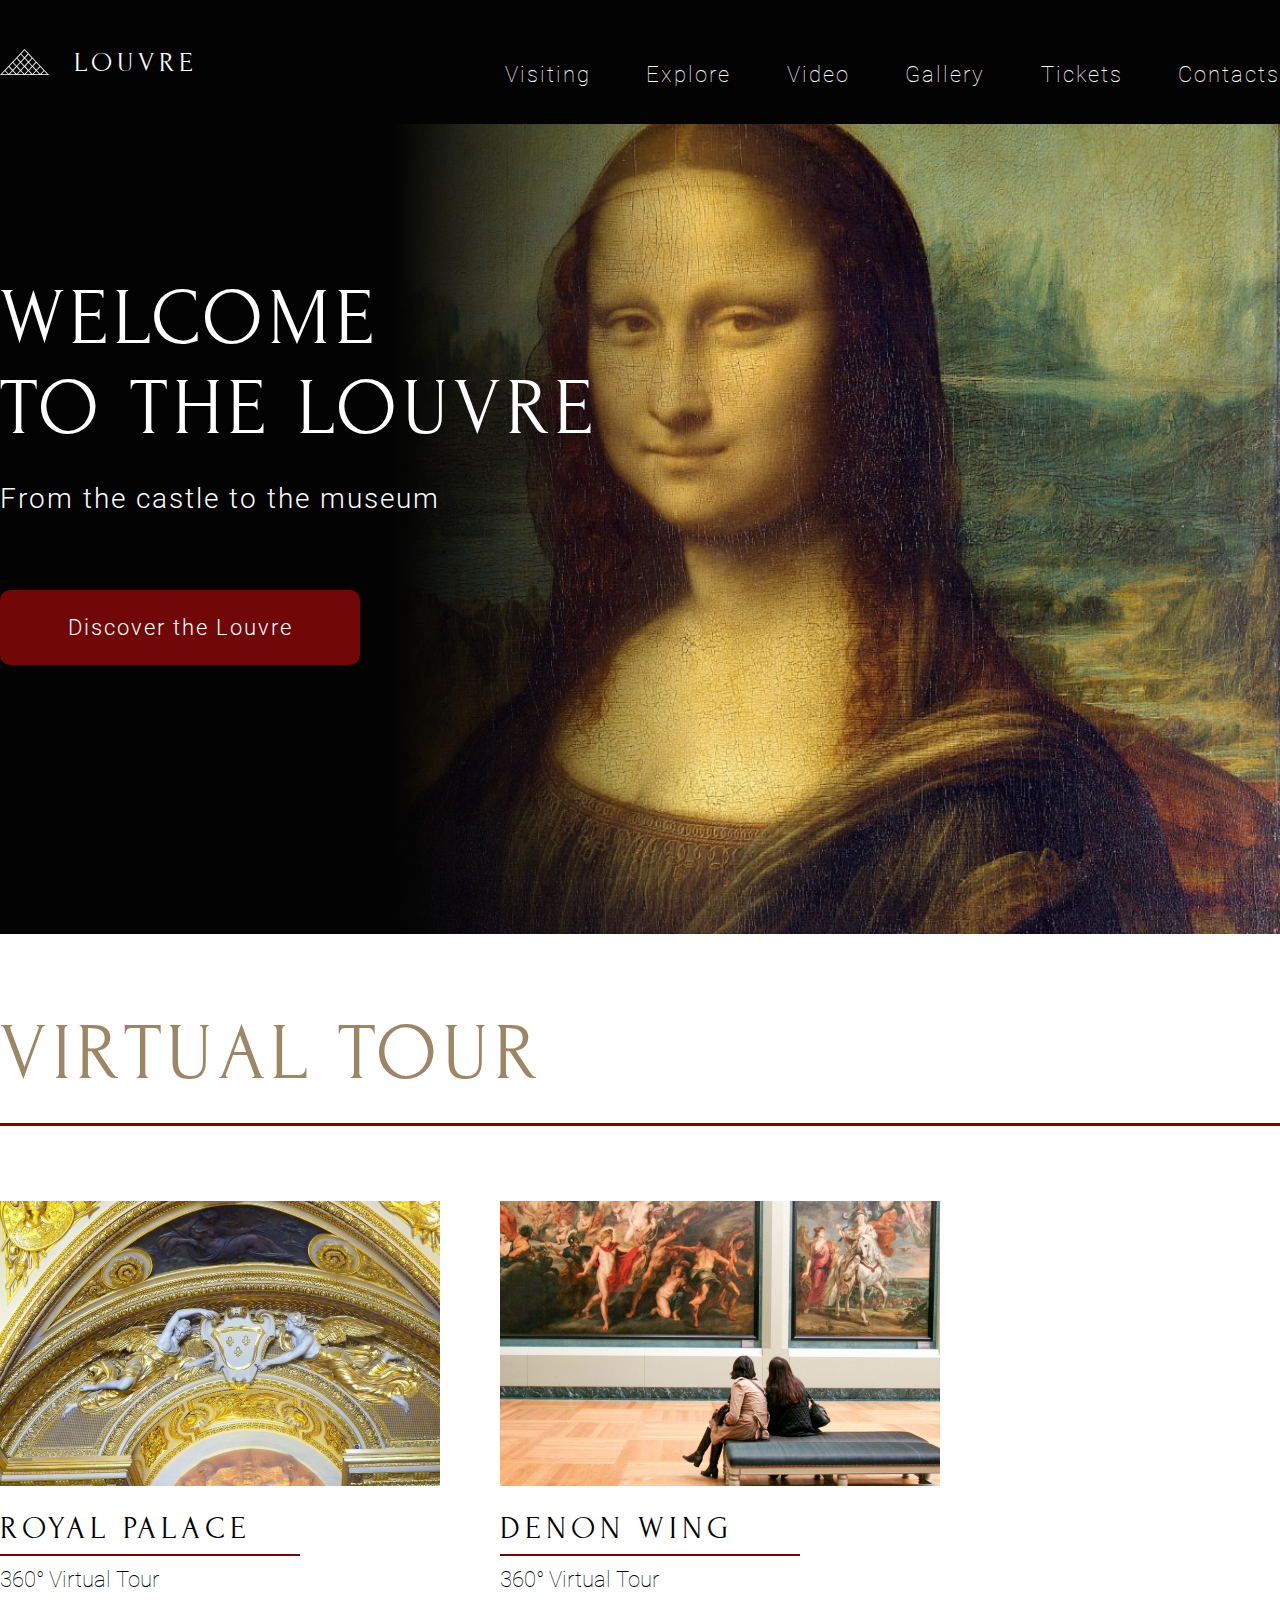
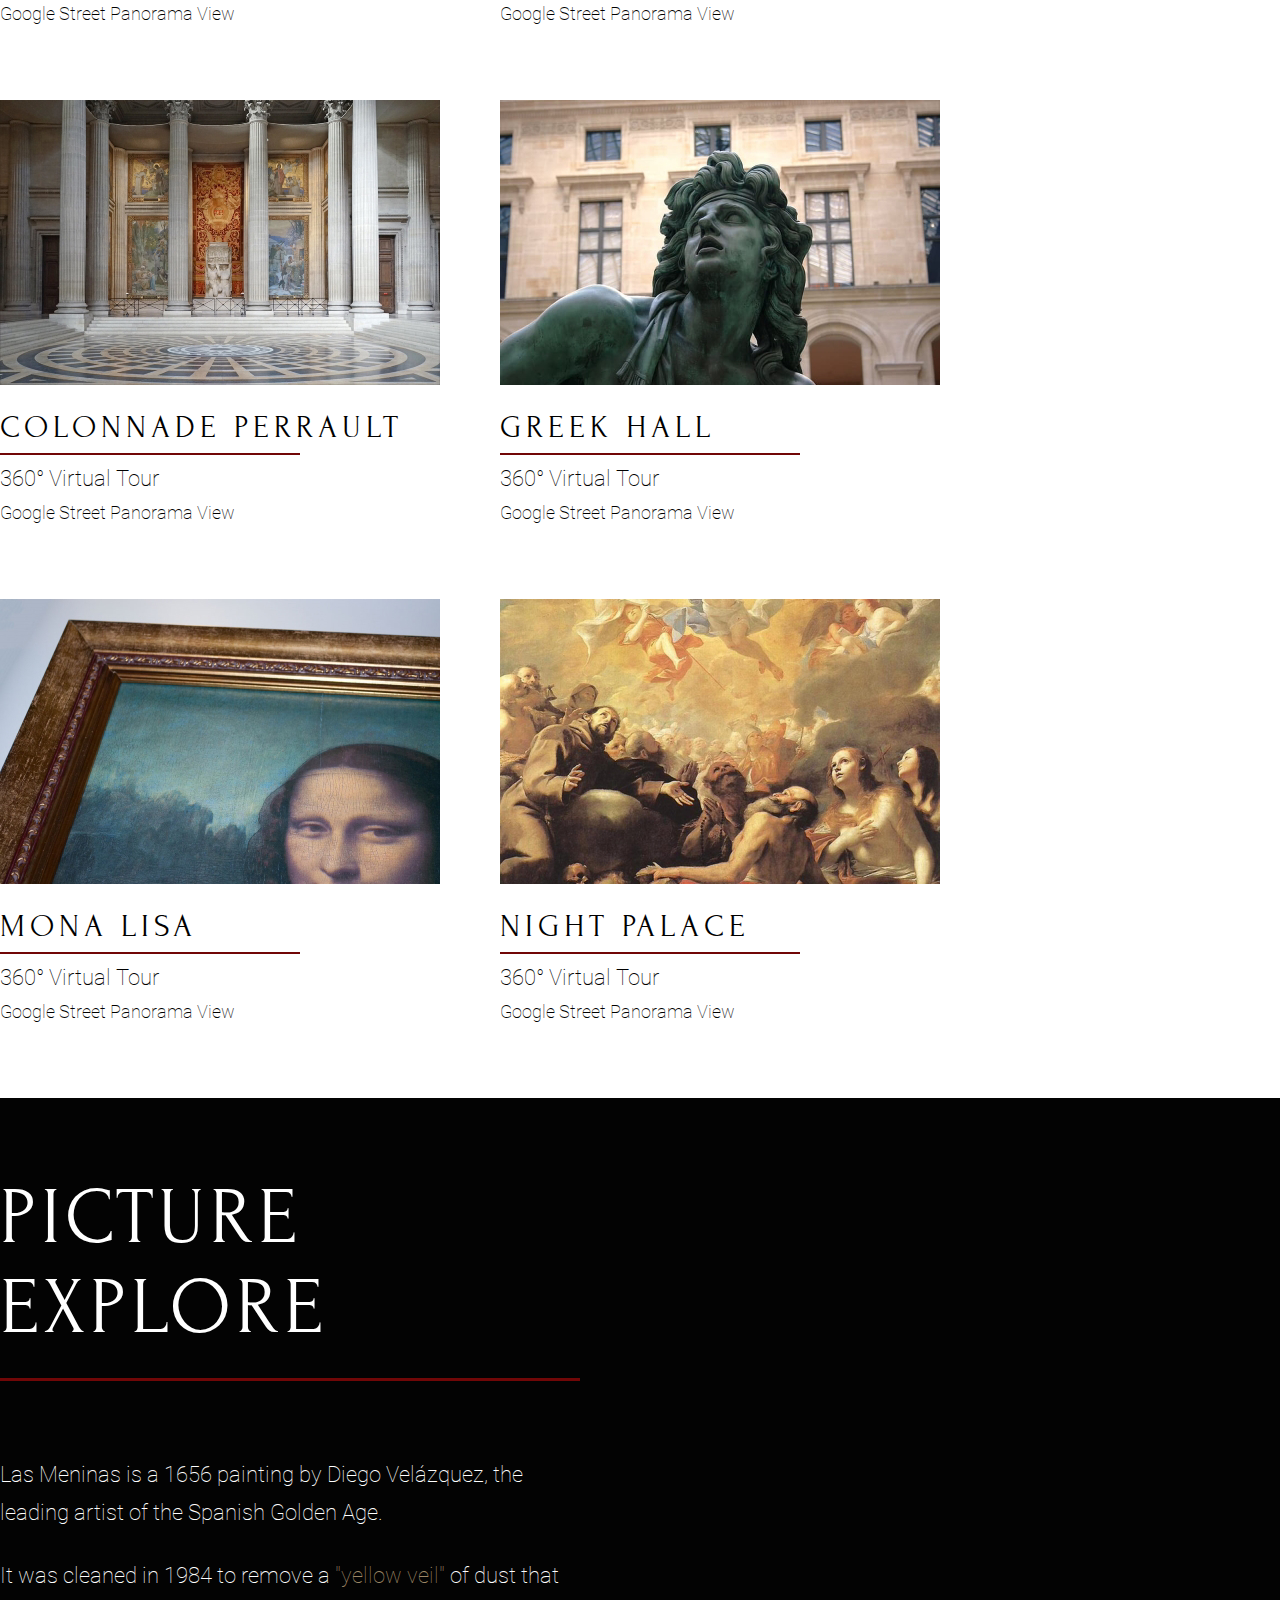
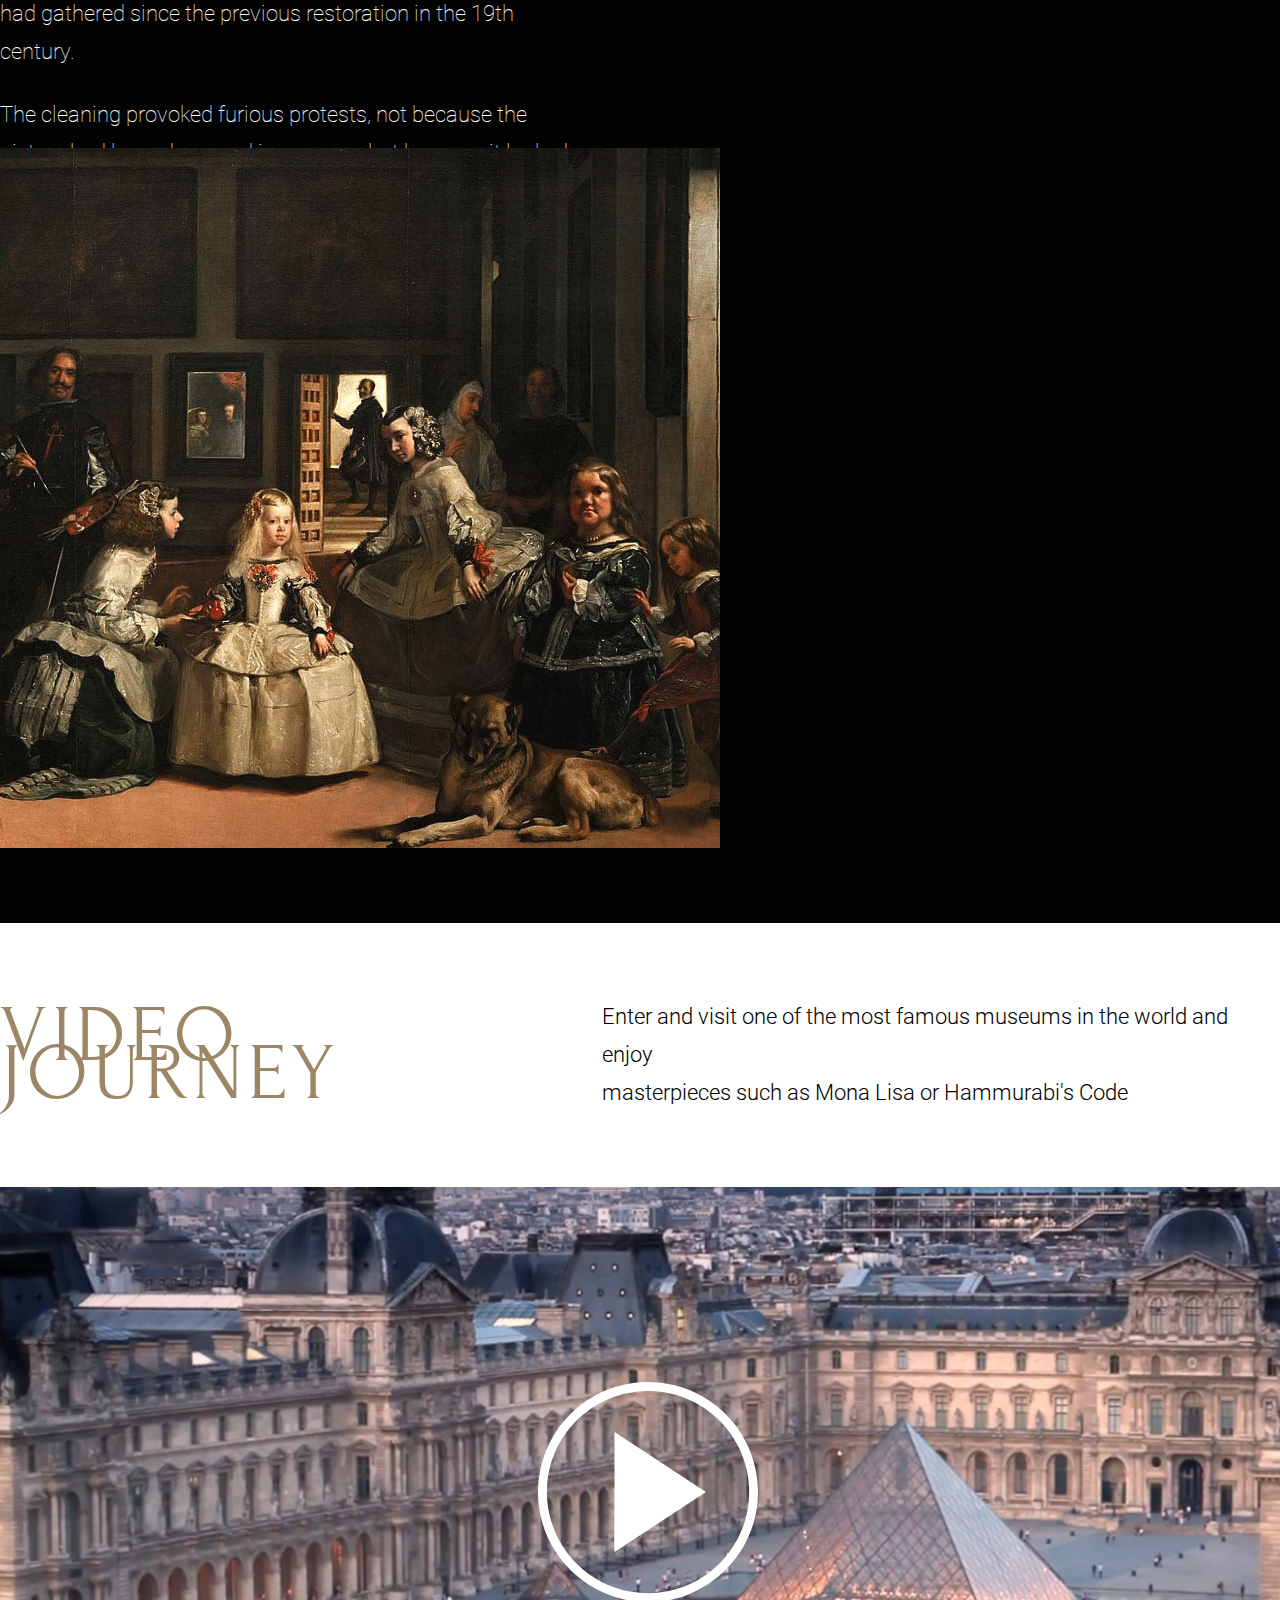
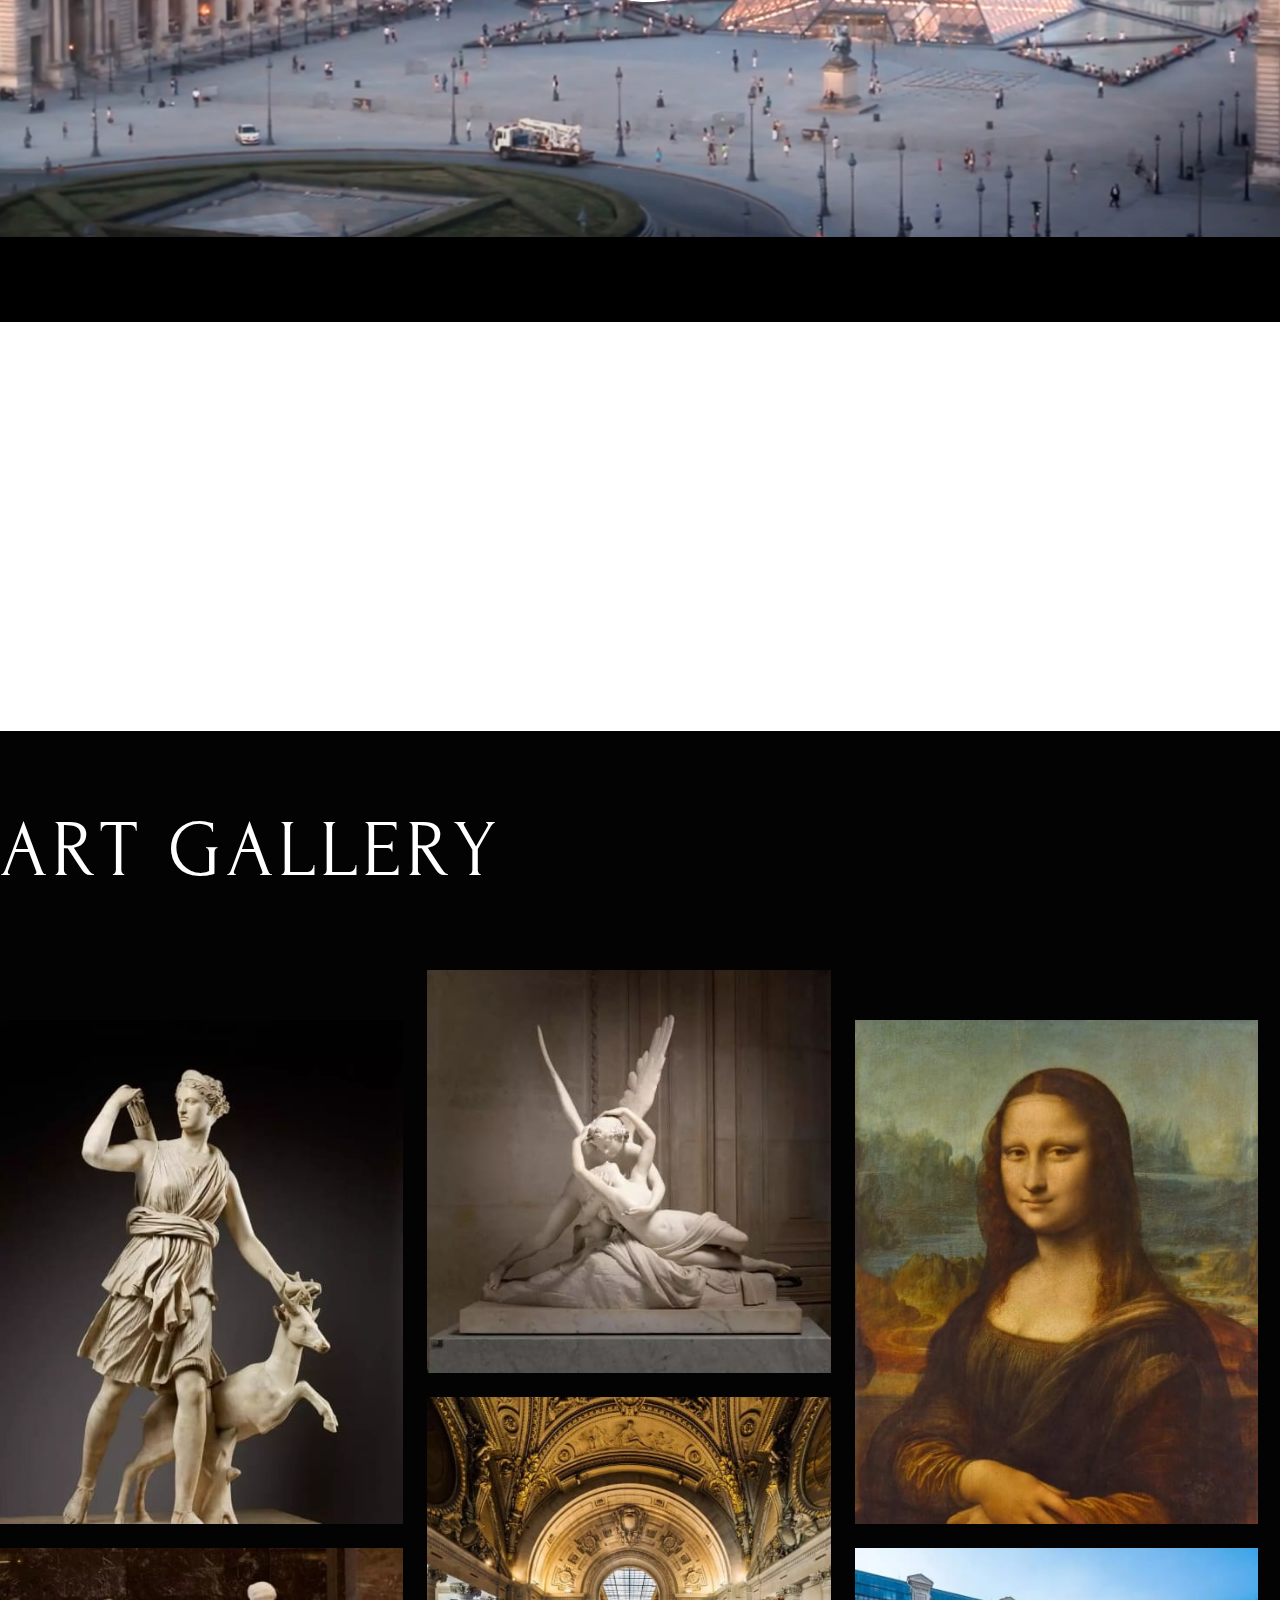
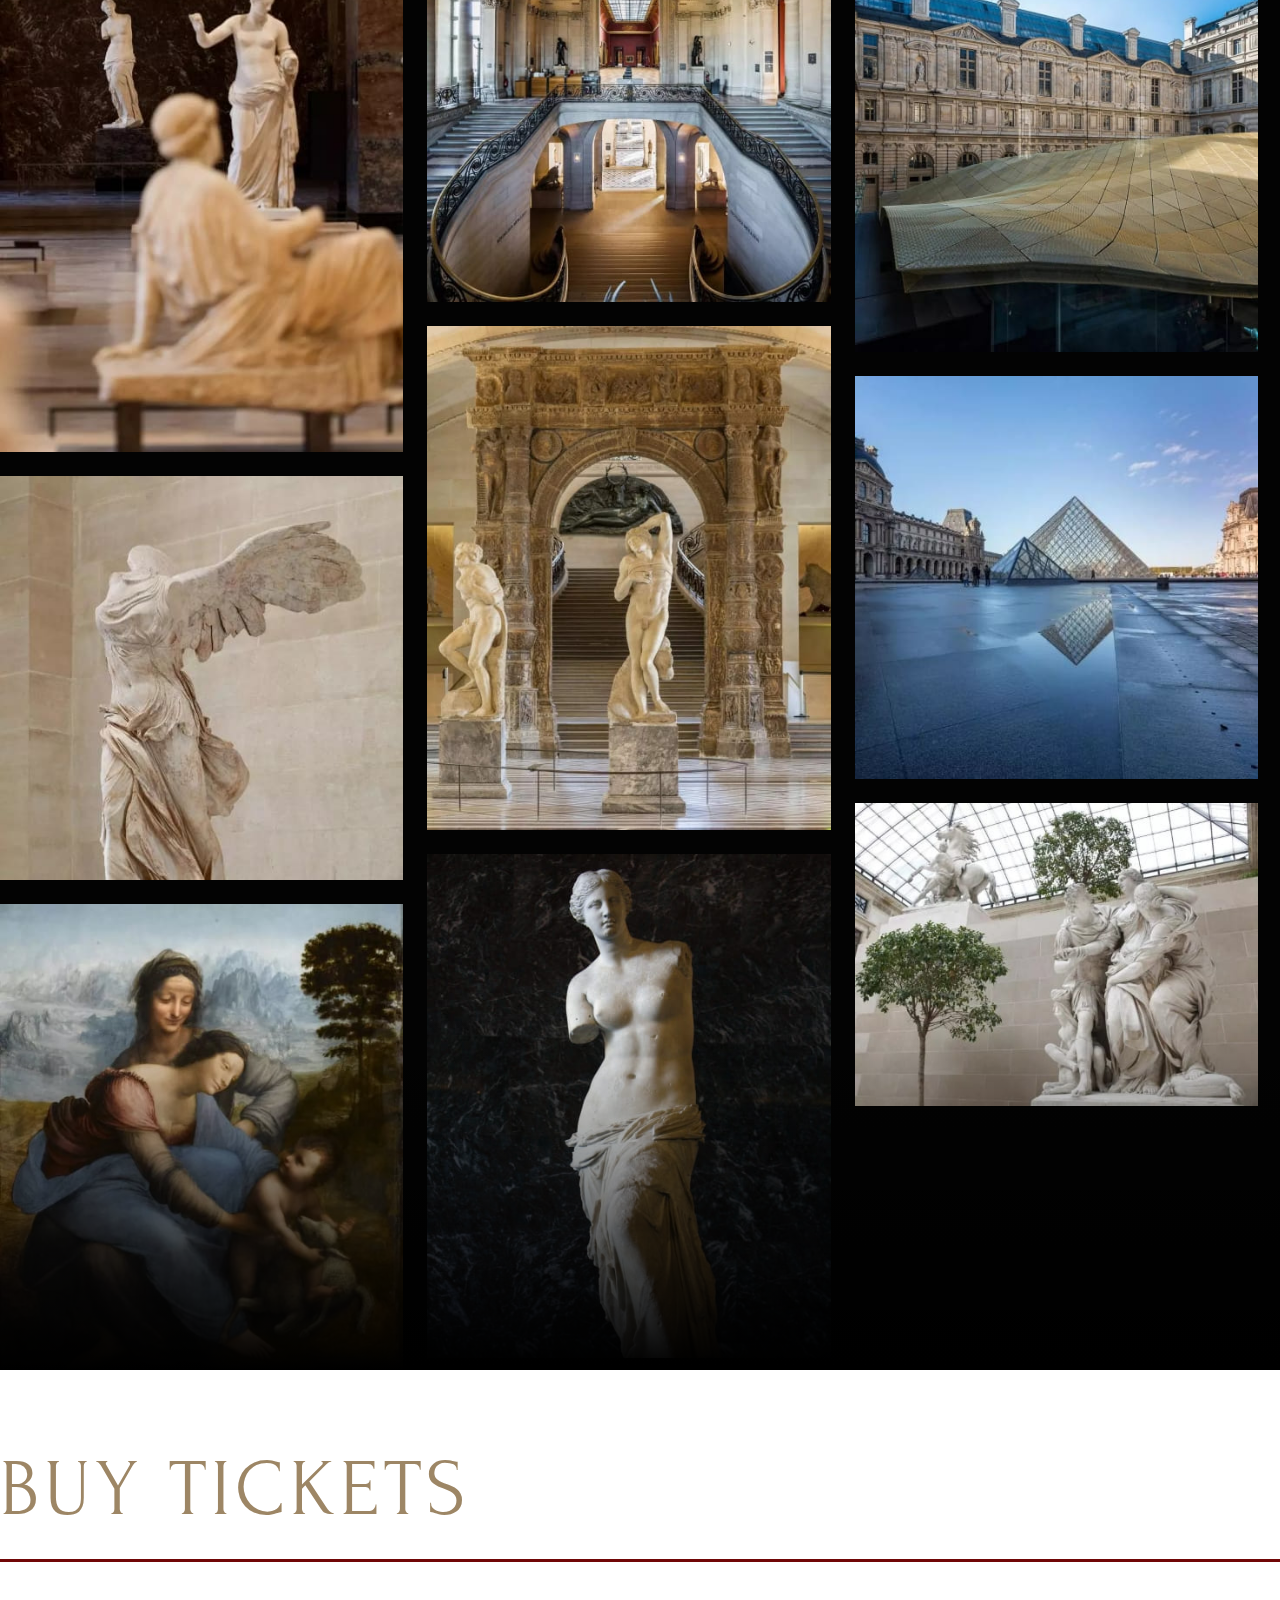
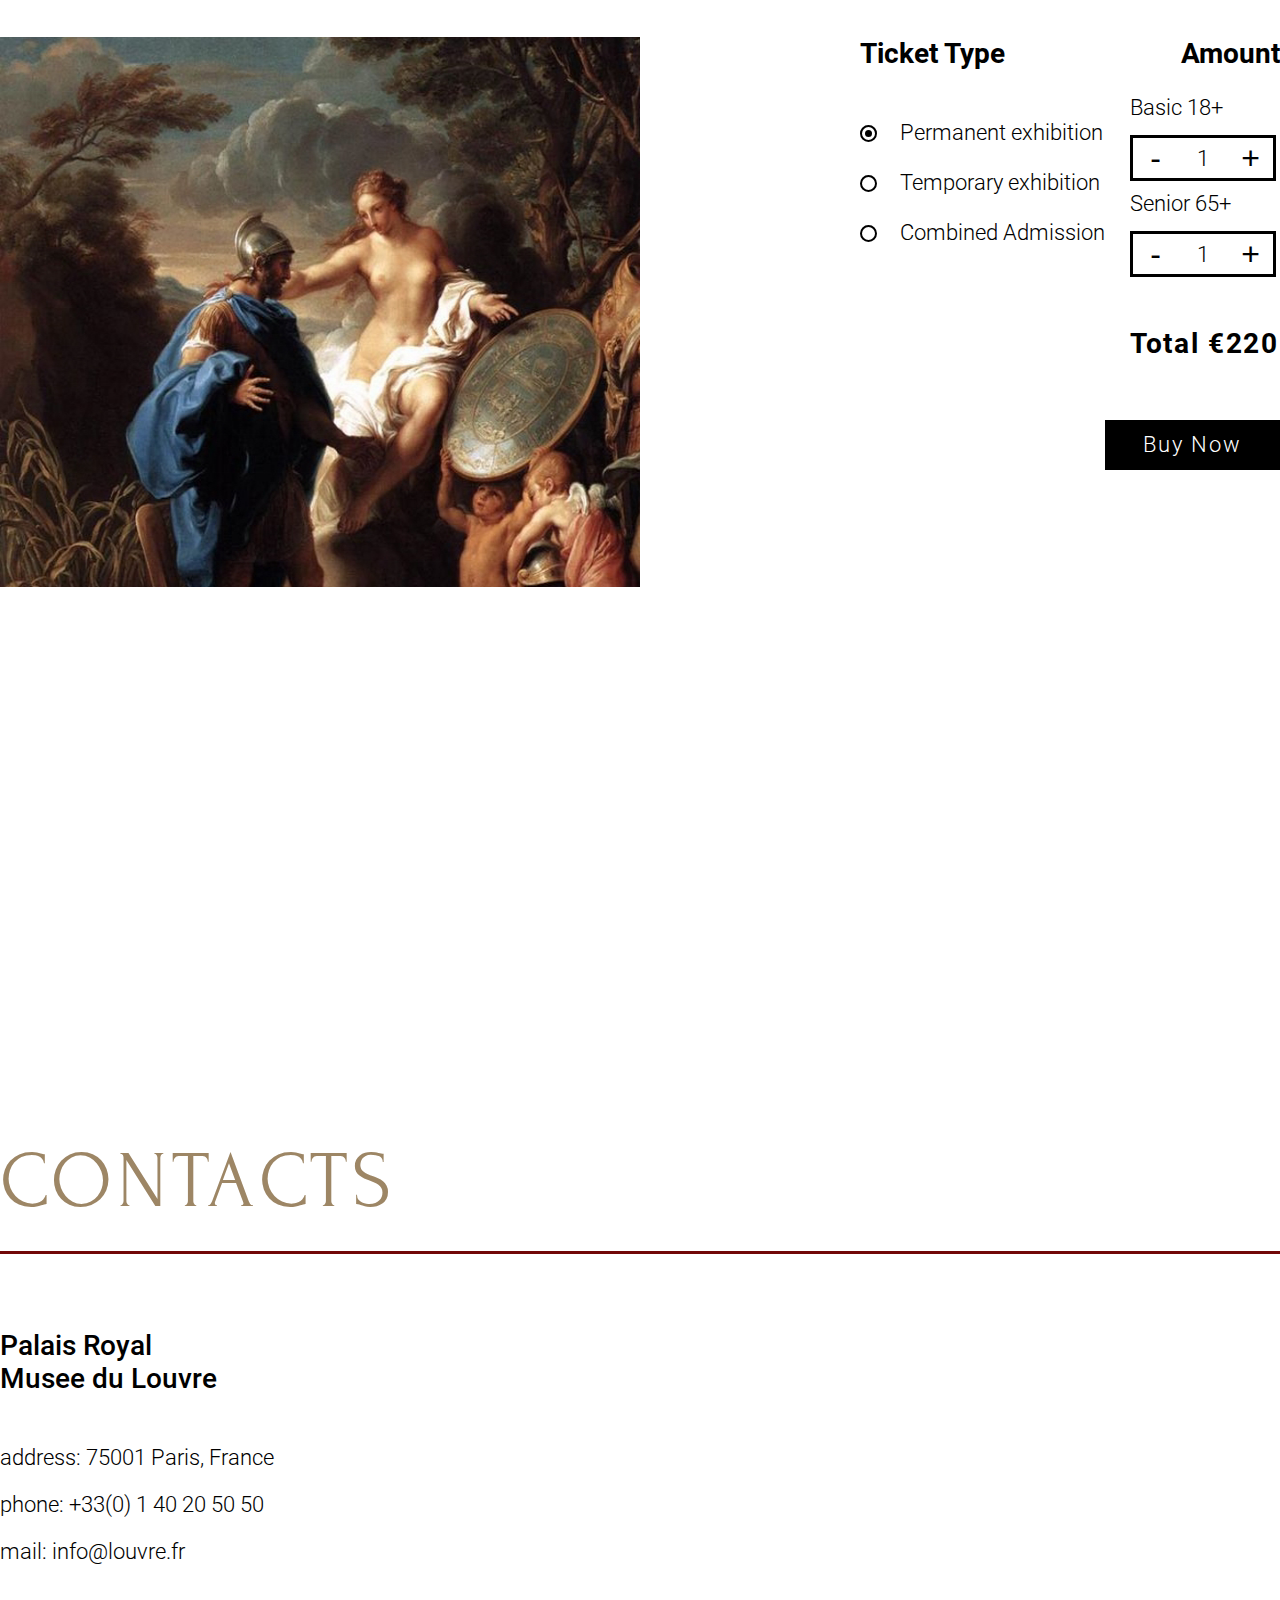
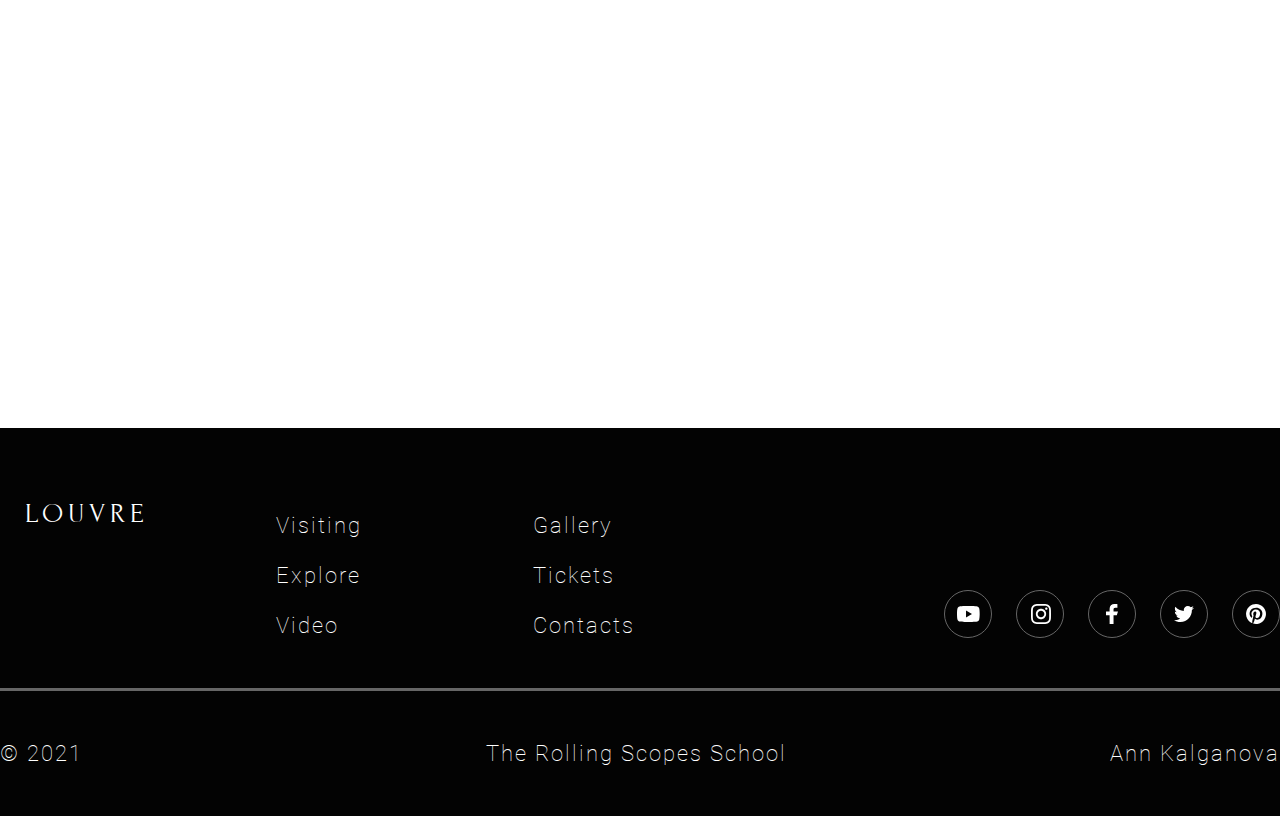
==== commit b937fc4c: "feat: add adaptive to all sections" ====
--- a/museum-adaptive/index.html
+++ b/museum-adaptive/index.html
@@ -6,16 +6,17 @@
     <meta name="viewport" content="width=device-width, initial-scale=1.0">
     <title>Museum</title>
     <link rel="stylesheet" href="style.css" />
+    <link rel="stylesheet" href="./styles/adaptive.css" />
     <link rel="icon" href="assets/favicon.ico">
 </head>
 <body>
     <header class="header dark-section">
         <div class="container header-container">
-            <div class="header-container">
+            <div class="header-container h-logo">
                 <div class="logo-icon"></div>
                 <h2 class="logo-text">Louvre</h2>
             </div>
-            <nav class="menu">
+            <nav class="menu to-hide">
                 <ul>
                     <li class="visiting-item"><a class="a-dark" href="#visiting">Visiting</a></li>
                     <li><a class="a-dark" href="#explore">Explore</a></li>
@@ -35,7 +36,7 @@
                     <h2>Welcome<br> to the Louvre</h2>
                     <p>From the castle to the museum</p>
                     <p>
-                        <a class="discover-button a-dark" href="./tours/discover.html" target="_blank" > Discover the Louvre</a>
+                        <a class="discover-button a-dark to-hide-mob" href="./tours/discover.html" target="_blank" > Discover the Louvre</a>
                     </p>
                 </div>
                     <!--2 кнопки плейлиста в виде button-->
@@ -57,7 +58,7 @@
                         <p class="v-tour">360° Virtual Tour</p>
                         <p class="v-tour-small">Google Street Panorama View</p>
                     </a>
-                    <a href="./tours/tour3.html" target="_blank" class="card">
+                    <a href="./tours/tour3.html" target="_blank" class="card col-per">
                         <img src="./assets/img/visiting/colonnade_perrault.jpg" alt="Colonnades">
                         <h3>Colonnade Perrault</h3>
                         <p class="v-tour">360° Virtual Tour</p>
@@ -69,13 +70,13 @@
                         <p class="v-tour">360° Virtual Tour</p>
                         <p class="v-tour-small">Google Street Panorama View</p>
                     </a>
-                    <a href="./tours/tour5.html" target="_blank" class="card">
+                    <a href="./tours/tour5.html" target="_blank" class="card col-per">
                         <img src="./assets/img/visiting/mona_lisa.jpg" alt="Mona Lisa">
                         <h3>Mona Lisa</h3>
                         <p class="v-tour">360° Virtual Tour</p>
                         <p class="v-tour-small">Google Street Panorama View</p>
                     </a>
-                    <a href="./tours/tour6.html" target="_blank" class="card">
+                    <a href="./tours/tour6.html" target="_blank" class="card col-per">
                         <img src="./assets/img/visiting/hight_palace.jpg" alt="Night Palace">
                         <h3>Night Palace</h3>
                         <p class="v-tour">360° Virtual Tour</p>
@@ -88,9 +89,9 @@
             <div class="container explore-block">
                 <div class="explore-info">
                     <h2 class="underlineH2">Picture Explore</h2>
-                    <p>Las Meninas is a 1656 painting by Diego Velázquez, the leading artist of the Spanish Golden Age.</p>
-                    <p>It was cleaned in 1984 to remove a <span class="yellow">"yellow veil"</span> of dust that had gathered since the previous restoration in the 19th century.</p>
-                    <p>The cleaning provoked furious protests, not because the picture had been damaged in any way, but because it looked different.</p>
+                    <p class="to-hide-mob">Las Meninas is a 1656 painting by Diego Velázquez, the leading artist of the Spanish Golden Age.</p>
+                    <p class="to-hide-mob">It was cleaned in 1984 to remove a <span class="yellow">"yellow veil"</span> of dust that had gathered since the previous restoration in the 19th century.</p>
+                    <p class="to-hide">The cleaning provoked furious protests, not because the picture had been damaged in any way, but because it looked different.</p>
                 </div>
                 <div class="explore-img">
                     <img src="./assets/img/explore-slider/before.jpg" alt="Before">
@@ -101,10 +102,10 @@
             <div class="container">
                 <div class="video-header">
                     <h2>Video Journey</h2>
-                    <p>Enter and visit one of the most famous museums in the world and enjoy <br>masterpieces such as Mona Lisa or Hammurabi's Code</p>
+                    <p class="to-hide">Enter and visit one of the most famous museums in the world and enjoy <br>masterpieces such as Mona Lisa or Hammurabi's Code</p>
                 </div>
                 <div class="main-video">
-                 <img class="vidoe-player" src="./assets/img/video.jpg" alt>
+                 <img class="video-player" src="./assets/img/video.jpg" alt>
                  <img class="play-button" src="./assets/svg/play.svg" alt>
                 </div>
                 <div class="player">
@@ -112,7 +113,7 @@
                 <div class="videos">
                     <iframe width="452" height="254" src="https://www.youtube.com/embed/aWmJ5DgyWPI" title="YouTube video player" allow="accelerometer; autoplay; clipboard-write; encrypted-media; gyroscope; picture-in-picture" allowfullscreen></iframe>
                     <iframe width="452" height="254" src="https://www.youtube.com/embed/Vi5D6FKhRmo" title="YouTube video player" allow="accelerometer; autoplay; clipboard-write; encrypted-media; gyroscope; picture-in-picture" allowfullscreen></iframe>
-                    <iframe width="452" height="254" src="https://www.youtube.com/embed/NOhDysLnTvY" title="YouTube video player" allow="accelerometer; autoplay; clipboard-write; encrypted-media; gyroscope; picture-in-picture" allowfullscreen></iframe>
+                    <iframe class="to-hide-mob"width="452" height="254" src="https://www.youtube.com/embed/NOhDysLnTvY" title="YouTube video player" allow="accelerometer; autoplay; clipboard-write; encrypted-media; gyroscope; picture-in-picture" allowfullscreen></iframe>
                 </div>
             <!--2 кнопки плейлиста в виде button-->
             </div>
@@ -133,7 +134,7 @@
                       <img src="assets/img/galery/galery3.jpg" alt="">
                       <img src="assets/img/galery/galery5.jpg" alt="">
                     </div>
-                    <div class="col3">
+                    <div class="col3 to-hide-mob">
                       <img src="assets/img/galery/galery7.jpg" alt="">
                       <img src="assets/img/galery/galery10.jpg" alt="">
                       <img src="assets/img/galery/galery15.jpg" alt="">
@@ -147,9 +148,9 @@
             <div class="container">
                 <h2 class="underlineH2">Buy Tickets</h2>
                 <div class="tickets-block">
-                    <img src="./assets/img/ticket-img.jpg" alt="Buy Ticket">
+                    <img class="ticket-img" src="./assets/img/ticket-img.jpg" alt="Buy Ticket">
                     <div class="ticket-form tickets-block">
-                        <div class="ticket-type">
+                        <div class="ticket-type to-hide">
                             <h4>Ticket Type</h4>
                               <label class="rb-container">Permanent exhibition
                                  <input type="radio" checked="checked" name="radio">
@@ -187,90 +188,7 @@
                 </div> 
             </div>
         </section>
-        <div class="buy-ticket-popup">
-            <div class="popup-container container">
-                <div class="close-popup"></div>
-                <div class="popup-content">
-                    <div class="left-column">
-                        <img src="./assets/svg/logo-gold.svg" alt="logo" class="popup-logo">
-                        <h2>Booking tickets</h2>
-                        <h5>Tour to Louvre</h5>
-                        <form class="buy-form">
-                            <div class="buy-form-line">
-                                <span class="form-icon icon-date"></span>
-                                <input type="date" name="booking-form" id="date" required>
-                                <span class="form-icon icon-time"></span>
-                                <input type="time" name="booking-form" id="time" required>
-                            </div>
-                            <div class="buy-form-line">
-                                <span class="form-icon icon-name"></span>
-                                <input type="text" name="booking-form" id="name" placeholder="Name" required>
-                            </div>
-                            <div class="buy-form-line">
-                                <span class="form-icon icon-email"></span>
-                                <input type="email" name="booking-form" id="email" placeholder="Email" required>
-                            </div>
-                            <div class="buy-form-line">
-                                <span class="form-icon icon-phone"></span>
-                                <input type="tel" name="booking-form" id="phone" placeholder="Phone" required>
-                            </div>
-                            <div class="buy-form-line">
-                                <!-- <span class="form-icon icon-select"></span> -->
-                                <select id="ticket-type" name="booking-form">
-                                    <option class="hidden">Ticket Type</option>
-                                    <option value="permanent">Permanent exhibition</option>
-                                    <option value="temporary">Temporary exhibition</option>
-                                    <option value="combined">Combined Admission</option>
-                                </select>
-                            </div>
-                            <div class="buy-form-section">
-                                <h6>Entry ticket</h6>
-                                <div class="ticket-line">
-                                    <span>Basic 18+ (20 €)</span>
-                                    <div class="ticket-count ticket-count-form basic">
-                                        <button type="button" onclick="this.nextElementSibling.stepDown()" > - </button>
-                                        <input class="quantity" min="0"  max ="20" name="quantity" value="1" type="number">
-                                        <button type="button" onclick="this.previousElementSibling.stepUp()" > + </button>
-                                    </div>
-                                </div>
-                                <div class="ticket-line">
-                                    <span>Senior 65+ (10 €)</span>
-                                    <div class="ticket-count ticket-count-form ">
-                                        <button type="button" onclick="this.nextElementSibling.stepDown()" > - </button>
-                                        <input class="quantity" min="0"  max ="20" name="quantity" value="1" type="number">
-                                        <button type="button" onclick="this.previousElementSibling.stepUp()" > + </button>
-                                    </div>
-                                </div>
-                            </div>
-                        </form>
-                    </div>
-                    <div class="right-column">
-                        <div class="overview">
-                            <img src="assets/img/overview.jpg" alt="piramid">
-                            <h2>Overview</h2>
-                            <h4>Tour to Louvre</h4>
-                            <p class="chosed chosed-date">Friday, August 19</p>
-                            <p class="chosed chosed-time">16 : 30</p>
-                            <p class="chosed chosed-type">Temporary exhibition</p>
-                        </div>
-                        <div class="total-check">
-                            <div class="chosed-tickets">
-                                <span class="ticket-count-total" id="ticket-count-basic">2</span>Basic (20 €)
-                                <span class="total-ticket-sum" id="sum-basic">40</span>&nbsp;€
-                            </div>
-                            <div class="chosed-tickets">
-                                <span class="ticket-count-total" id="ticket-count-senior">2</span>Senior (10 €)
-                                <span class="total-ticket-sum" id="sum-senior">20</span>&nbsp;€
-                            </div>
-                            <p class="total-price">
-                                <span class="total-payment">Total:</span>
-                                <span class="total-checkout">60</span>&nbsp;€
-                            </p>
-                        </div>
-                    </div>
-                </div>
-            </div>
-        </div>
+       <!-- здесь всплавающее -->
         <div class="parallax"></div>
         <section class="contacts" id="contacts">
             <div class="container">
@@ -283,7 +201,7 @@
                         <p>mail: <a href="mailto:info@louvre.fr" target="_blank"> info@louvre.fr</a></p>
                     </div>
                     <div class="contacts-map">
-                        <iframe src="https://www.google.com/maps/embed?pb=!1m18!1m12!1m3!1d10499.207425349785!2d2.327171189573942!3d48.86198866860374!2m3!1f0!2f0!3f0!3m2!1i1024!2i768!4f13.1!3m3!1m2!1s0x47e671d877937b0f%3A0xb975fcfa192f84d4!2z0JvRg9Cy0YA!5e0!3m2!1sru!2sby!4v1632565754967!5m2!1sru!2sby" width="960" height="620" style="border:0;" allowfullscreen="" loading="lazy"></iframe>
+                        <iframe class="map"src="https://www.google.com/maps/embed?pb=!1m18!1m12!1m3!1d10499.207425349785!2d2.327171189573942!3d48.86198866860374!2m3!1f0!2f0!3f0!3m2!1i1024!2i768!4f13.1!3m3!1m2!1s0x47e671d877937b0f%3A0xb975fcfa192f84d4!2z0JvRg9Cy0YA!5e0!3m2!1sru!2sby!4v1632565754967!5m2!1sru!2sby"  width="960px" height="620px" style="border:0;" allowfullscreen="" loading="lazy"></iframe>
                         <!-- <img src="./assets/img/Map.jpg" alt="map"> -->
                     </div>
                 </div>
--- a/museum-adaptive/style.css
+++ b/museum-adaptive/style.css
@@ -154,16 +154,13 @@
     color:white;
 }
 
-.video-section{
-    padding-top: 90px;
-}
-
 .welcome-section{
     padding: 0;
 }
 .welcome-block{
     height: 810px;
     background-image: url(./assets/img/welcome-slider/1.jpg);
+    background-size:contain;
     background-repeat: no-repeat;
     background-position: 100% 0;
     font-size: var(--font28);
@@ -199,7 +196,6 @@
 }
 
 .discover-button:hover{
-    
     background-color: var(--font-gold);
 }
 
@@ -271,18 +267,16 @@
 .explore-block{
     max-width: 1440px;
     display:flex;
-    /* flex-wrap: wrap; */
+    flex-wrap: wrap;
     flex-direction: row;
     justify-content: space-between;
-    /* row-gap: 62px;
-    column-gap: 60px; */
+    row-gap: 60px;
 }
 
 .explore-info{
     display: block;
     height: 515px;
-    width: auto;
-    min-width: 160px;
+    width: 50%;
     padding-right: 60px;
     font-size: var(--font22);
     font-family: Roboto;
@@ -296,6 +290,7 @@
 
 .explore-info p{
     margin-top:25px;
+    padding-right: 10px;
 }
 
 .yellow{
@@ -303,10 +298,10 @@
 }
 
 .explore-img{
-   display:block;
+    display: block;
    height: 700px;
     width: 720px;
-    padding-top: 10px;
+   
 }
 
 .video-header{
@@ -331,6 +326,7 @@
 .main-video{
     position: relative;
     height: 650px;
+    width: 100%;
 }
 
 .video-player{
@@ -368,12 +364,17 @@
 }
 
 .gallery-block{
+    width: 100%;
     height: 2000px;
     position:relative;
     display: flex;
     flex-direction: row;
     gap: 24px;
     overflow-y: hidden;
+}
+
+.col1, .col2, .col3{
+    width: calc(33% - 19px);
 }
 
 .col1, .col3{
@@ -401,8 +402,13 @@
     align-items: center;
 }
 
+.ticket-img{
+    height: 550px;
+    width: 50%;
+}
+
 .ticket-form{
-    width: 100%;
+    width: auto;
     padding-left: 60px;
     font-family: Roboto;
     font-weight: 300;
@@ -566,6 +572,7 @@
     top: 0;
     z-index: 100;
     transition: 0.8s;
+    left: -9999px;
 }
 
 .popup-container{
@@ -735,6 +742,7 @@
 .basic{
     margin-bottom: 18px;
 }
+
 .ticket-count-form button{
     background-color: black;
     color: white;
@@ -870,8 +878,8 @@
 }
 
 .footer-logo{
-    width: 195px;
-    height: 50px;
+    width: 131px;
+    height: 20px;
     align-items: center;
 }
 
@@ -1010,4 +1018,4 @@
 
 .f-center{
     padding-left: 80px;
-}+}
--- a/museum-adaptive/styles/adaptive.css
+++ b/museum-adaptive/styles/adaptive.css
@@ -0,0 +1,703 @@
+@media (max-width: 1024px) {
+    :root {
+        --font80: 50px;
+        --font32: 28px;
+        --font28: 24px;
+        --font22: 20px;
+        --font18: 16px;
+    }
+
+    .header{
+        height: 130px;
+    }
+
+    .container{
+        max-width: 984px;
+    }
+
+    section {
+        padding-top: 60px;
+        padding-bottom: 60px;
+    }
+
+    .welcome-section{
+        height: 585px;
+    }
+
+    .welcome-block{
+        height: 525px;
+    }
+
+    .welcome-block h2{
+        padding-top: 50px;
+    }
+
+    .discover-button{
+        height: 60px;
+        width: 300px;
+        margin-top: 50px;
+    }
+
+    .underlineH2{
+        margin-bottom: 60px;
+        padding-bottom: 20px;
+        line-height: 75px;
+    }
+
+    .visiting-cards{
+        padding-left: 108px;
+        padding-right: 108px;
+        row-gap: 60px;
+        column-gap: 108px;
+    }
+   
+    .visiting h3::after{
+        width: 150px;
+    }
+
+    .col-per h3{
+        letter-spacing: 3px;
+        line-height: 31px;
+    }
+
+    .card{
+        width: 330px;
+        height: 345px;
+    }
+
+    .card img{
+        width: 100%;
+        height: 215px;
+    }
+
+    .explore-block{
+        max-width: 984px;
+        flex-direction: column;
+    }
+
+    .explore-info{
+        height: auto;
+        width: 100%;
+        padding-right: 0;
+    }
+
+    .explore-info h2{
+        line-height: 75px;
+    }
+
+    .explore-info p{
+        margin:0;
+    }
+
+    .to-hide{
+        display: none;
+    }
+
+    .explore-img{
+       align-self: center;
+    }
+
+    .video-header{
+        padding-bottom: 40px;
+        line-height: 75px;
+    }
+ 
+    .main-video{
+        height: 444px;
+    }
+
+    .play-button{
+        height: 152px;
+        width: 152px;
+        position: absolute;
+        top:33%;
+        left:42%;
+    }
+
+    .player{
+        height: 60px;
+    }
+
+    .video{
+        padding-bottom: 70px; /*TODO изменить когда добавлю слайдер*/
+    }
+    .videos{
+        column-gap: 4%;
+    }
+
+    .videos iframe{
+        height: 170px;
+        width: calc(30% + 3px);
+    }
+
+    .gallery h2{
+        line-height: 75px;
+        padding-bottom: 60px;
+    }
+
+    .gallery-block{
+        height: 1265px;
+        gap: 36px;
+    }
+
+    .col1, .col2, .col3{
+        width: calc(31% - 1px);
+    }
+
+    .color-filter{
+        height: 239px;
+    }
+
+    .ticket-img{
+       height: 440px;
+       width: 71%;
+    }
+    
+    .ticket-form{
+        justify-content: flex-end;
+        margin-right: 29px;
+        padding-left: 0;
+    }
+
+    .amount{
+        padding-left: 0;
+    }
+
+    .amount>h4:first-child{
+        text-align: start;
+        font-size: var(--font32);
+        line-height: 33px;
+    }
+
+    .amount p{
+        margin-top:30px;
+        margin-bottom: 10px;
+        font-size: 22px;
+    }
+
+    .amount>h4:last-of-type{
+        line-height: 33px;
+        font-size: var(--font32);
+        margin-top:25px;
+        margin-bottom: 69px;
+    }
+
+    .ticket-count button {
+        width: 55px;
+        height: 45px;
+        font-size: 38px;
+    }
+
+    .ticket-count input[type=number] {
+        width: 60px;
+    }
+
+    .parallax{
+        background-position-x: -350px;
+    }
+
+    .contacts-info h3{
+        font-size: var(--font28);
+        line-height: 28px;
+        margin-bottom: 35px;
+    }
+
+    .contacts-info p { 
+        margin-bottom: 12px;
+        margin-top: 10px;
+    }
+
+    .map {
+      width: calc(100vw - 330px);
+      height: calc(65vw - 212px);
+    }
+
+    .footer{
+        padding-top: 56px;
+        font-size: 22px;
+    }
+
+    .footer-logo{
+        align-items: flex-start;
+    }
+
+    .logo-text{
+        font-size: 28px;
+    }
+
+    .footer-menu{
+        margin-left: 45px;
+        columns: 2 107px;
+        column-gap: 100px;
+    }
+  }
+
+
+
+  @media (max-width: 768px)  {
+    :root {
+        --font80: 40px;
+        --font32: 28px; /**/
+        --font28: 20px;
+        --font22: 18px;
+        --font18: 16px;
+    }
+
+    .header{
+        height: 110px;
+    }
+
+    .container{
+        max-width: 728px;
+    }
+
+    section {
+        padding-top: 30px;
+        padding-bottom: 40px;
+    }
+
+    .underlineH2{
+        margin-bottom: 40px;
+        padding-bottom: 20px;
+        line-height: 60px;
+        font-size: 28px;
+    }
+
+    .visiting-cards{
+        padding-left: 56px;
+        padding-right: 56px;
+        row-gap: 40px;
+        column-gap: 54px;
+    }
+
+    .visiting h3{
+        letter-spacing: 3px;
+        line-height: 24px;
+        font-size: 22px;
+    }
+
+    .visiting h3::after{
+        top: 35px;
+    }
+
+    .v-tour{
+        margin: 21px 0 7px 0;
+    }
+
+    .card{
+        width: 280px;
+        height: 300px;
+    }
+
+    .card img{
+        width: 100%;
+        height: 180px;
+    }
+
+    .to-hide-mob{
+        display: none;
+    }
+
+    .explore-block{
+        display:block;
+    }
+
+    .video-header{
+        padding-top: 10px;
+        padding-bottom: 20px;
+        line-height: 60px;
+    }
+
+    .main-video{
+        height: 329px;
+    }
+
+    .play-button{
+        height: 80px;
+        width: 80px;
+        top:38%;
+        left:44%;
+    }
+
+    .player{
+        height: 53px;
+    }
+
+    .video{
+        padding-bottom: 95px; /*TODO изменить когда добавлю слайдер*/
+    }
+  
+    .videos{
+        margin: 23px 0 20px 0;
+    }
+
+    .videos iframe{
+        height: 199px;
+        width: 50%;
+    }
+
+    .gallery h2{
+        line-height: 75px;
+        padding-bottom: 35px;
+    }
+
+    .gallery-block{
+        height: 1075px;
+        gap: 21px;
+    }
+
+    .col1, .col2, .col3{
+        width: calc(49% - 3px);
+    }
+
+    .color-filter{
+        height: 239px;
+    }
+
+    .tickets h2{
+        padding-top: 10px;
+    }
+
+    .ticket-img{
+        height: 340px;
+        width: 61%;
+        align-self: flex-start;
+     }
+     
+     .ticket-form{
+         margin-right: 49px;
+     }
+ 
+     .amount{
+         padding-left: 0;
+     }
+ 
+     .amount>h4:first-child{
+        margin-bottom: 40px;
+    }
+
+     .amount p{
+         margin-top:27px;
+     }
+ 
+     .amount>h4:last-of-type{
+         margin-top:35px;
+         margin-bottom: 39px;
+     }
+ 
+    .parallax{
+        height: 300px;
+        background-position-x: -270px;
+    }
+
+    .contacts h2{
+        padding-top: 10px;
+    }
+
+    .contacts-block{
+        display:flex;
+        flex-wrap: wrap;
+        flex-direction: column;
+        row-gap: 28px;
+    }
+
+    .contacts-info h3{
+        line-height: 23px;
+        margin-bottom: 40px;
+    }
+    .contacts-info{
+        height: auto;
+    }
+
+    .contacts-info p { 
+        margin-bottom: 15px;
+        margin-top: 15px;
+    }
+    .map {
+        width: calc(100vw - 40px);
+        height: calc(65vw - 82px);
+      }
+
+    .footer{
+        display: flex;
+        flex-wrap: wrap;
+        flex-direction: column;
+        row-gap: 35px;
+        padding-top: 50px;
+        padding-right: 90px;
+        padding-bottom: 23px;
+        font-size: 18px;
+    }
+
+    .footer-block{
+        width: 100%;
+        justify-content: space-between;
+    }
+
+    .footer-menu{
+        padding-left: 20px;
+        columns: 2 88px;
+        column-gap: 165px;
+    }
+
+    .footer-menu li{
+        padding-top:7px;
+        padding-bottom: 17px;
+    }
+
+    .wh-string{
+        height: 1px;
+    }
+
+    .footer-end{
+        padding-top:40px;
+        padding-bottom: 40px;
+        font-size: 22px;
+    }
+  }
+
+
+  @media (max-width: 420px)  {
+
+    :root {
+        --font80: 28px;
+        --font32: 18px;
+        --font28: 16px;
+        --font22: 20px;
+        --font18: 16px;
+    }
+
+    .header{
+        height: 90px;
+    }
+
+    .container{
+        max-width: 380px;
+    }
+
+    section {
+        padding-top: 40px;
+        padding-bottom: 40px;
+    }
+
+    .underlineH2{
+        margin-bottom: 40px;
+        padding-bottom: 20px;
+        line-height: 40px;
+    }
+
+    .visiting h3{
+        letter-spacing: 5px;
+        line-height: 20px;
+        font-size: 18px;
+    }
+
+    .visiting h3::after{
+        top: 30px;
+    }
+
+    .v-tour{
+        font-size: 16px;
+        margin: 20px 0 5px 0;
+    }
+
+    .visiting-cards{
+        padding-left: 50px;
+        padding-right: 50px;
+        row-gap: 35px;
+    }
+
+    .explore{
+        padding-top: 30px;
+    }
+    .explore-info h2 {
+        line-height: 60px;
+        padding-bottom: 10px;
+    }
+
+    .explore-img{
+        width: 100%;
+        height: auto;
+    }
+
+    .explore-img img{
+        width: 100%;
+        height: 368px;
+    }
+
+    .video{
+        padding-top: 20px;
+    }
+    .video-header{
+        padding-top: 5px;
+        padding-bottom: 10px;
+    }
+
+    .main-video{
+        height: 172px;
+    }
+
+    .play-button{
+        height: 50px;
+        width: 50px;
+        top:35%;
+        left:43%;
+    }
+
+    .video{
+        padding-bottom: 50px; /*TODO изменить когда добавлю слайдер*/
+    }
+  
+    .videos{
+        margin: 40px 0 40px 0;
+    }
+
+    .videos iframe{
+        height: 101px;
+        width: 47%;
+    }
+
+    .gallery h2{
+        line-height: 40px;
+        padding-bottom: 40px;
+    }
+
+    .gallery-block{
+        height: 635px;
+        gap: 20px;
+    }
+
+    .col1, .col2, .col3{
+        width: calc(49% - 7px);
+    }
+
+    .tickets{
+        padding-top: 30px;
+    }
+
+    .tickets h2{
+        line-height: 40px;
+    }
+
+    .tickets-block{
+      
+        flex-direction: column;
+    }
+
+    .ticket-img{
+        width: 100%;
+        height: 160px;
+    }
+
+    .ticket-form{
+        padding-left: 13%;
+        align-self: center;
+    }
+
+    .amount>h4:first-child {
+        margin-top: 35px;
+        margin-bottom: 5px;
+        font-size: 16px;
+        text-align: center;
+    }
+
+    .amount p{
+        margin-top:15px;
+        margin-bottom: 15px;
+        font-size: 16px;
+    }
+
+    .amount>h4:last-of-type{
+        margin-top:35px;
+        margin-bottom: 29px;
+        font-size: 16px;
+        text-align: center;
+    }
+
+    .parallax{
+        height: 300px;
+        background-position-x: -425px;
+    }
+
+    .contacts{
+        padding-top: 30px;
+        padding-bottom: 30px;
+    }
+    .contacts h2{
+        padding-top: 10px;
+    }
+
+    .contacts-info h3{
+        line-height: 19px;
+        margin-bottom: 40px;
+    }
+
+    .contacts-info p{
+        font-size: 16px;
+    }
+
+    .map {
+        height: calc(80vw - 82px);
+    }
+
+    .footer{
+        row-gap: 30px;
+        padding-top: 35px;
+        padding-bottom: 28px;
+        padding-right: 0;
+        font-size: 16px;
+    }
+
+    .footer-logo{
+        height: 50px;
+        align-items: center;
+        margin-bottom: 15px;
+    }
+
+    .logo-text{
+        font-size: 16px;
+    }
+
+    .logo-icon{
+        width: 29px;
+        height: 16px;
+        margin-right: 20px;
+        background-size: contain;
+    }
+
+    .footer-block{
+        width: 100%;
+        display: block;
+    }
+
+    .footer-menu{
+        margin-left: 0;
+        padding-left: 0;
+        columns: 3 75px;
+        column-gap: 75px;
+        font-size: 16px;
+    }
+
+    .footer-menu li{
+        padding-top:7px;
+        padding-bottom: 17px;
+    }
+
+    .social-links{
+        align-self: center;
+    }
+    .social-links li {
+        margin: 0 4px;
+    }
+    .wh-string{
+        height: 1px;
+    }
+
+    .footer-end{
+        font-size: 16px;
+    }
+
+    .f-center{
+        display: none;
+    }
+  }
